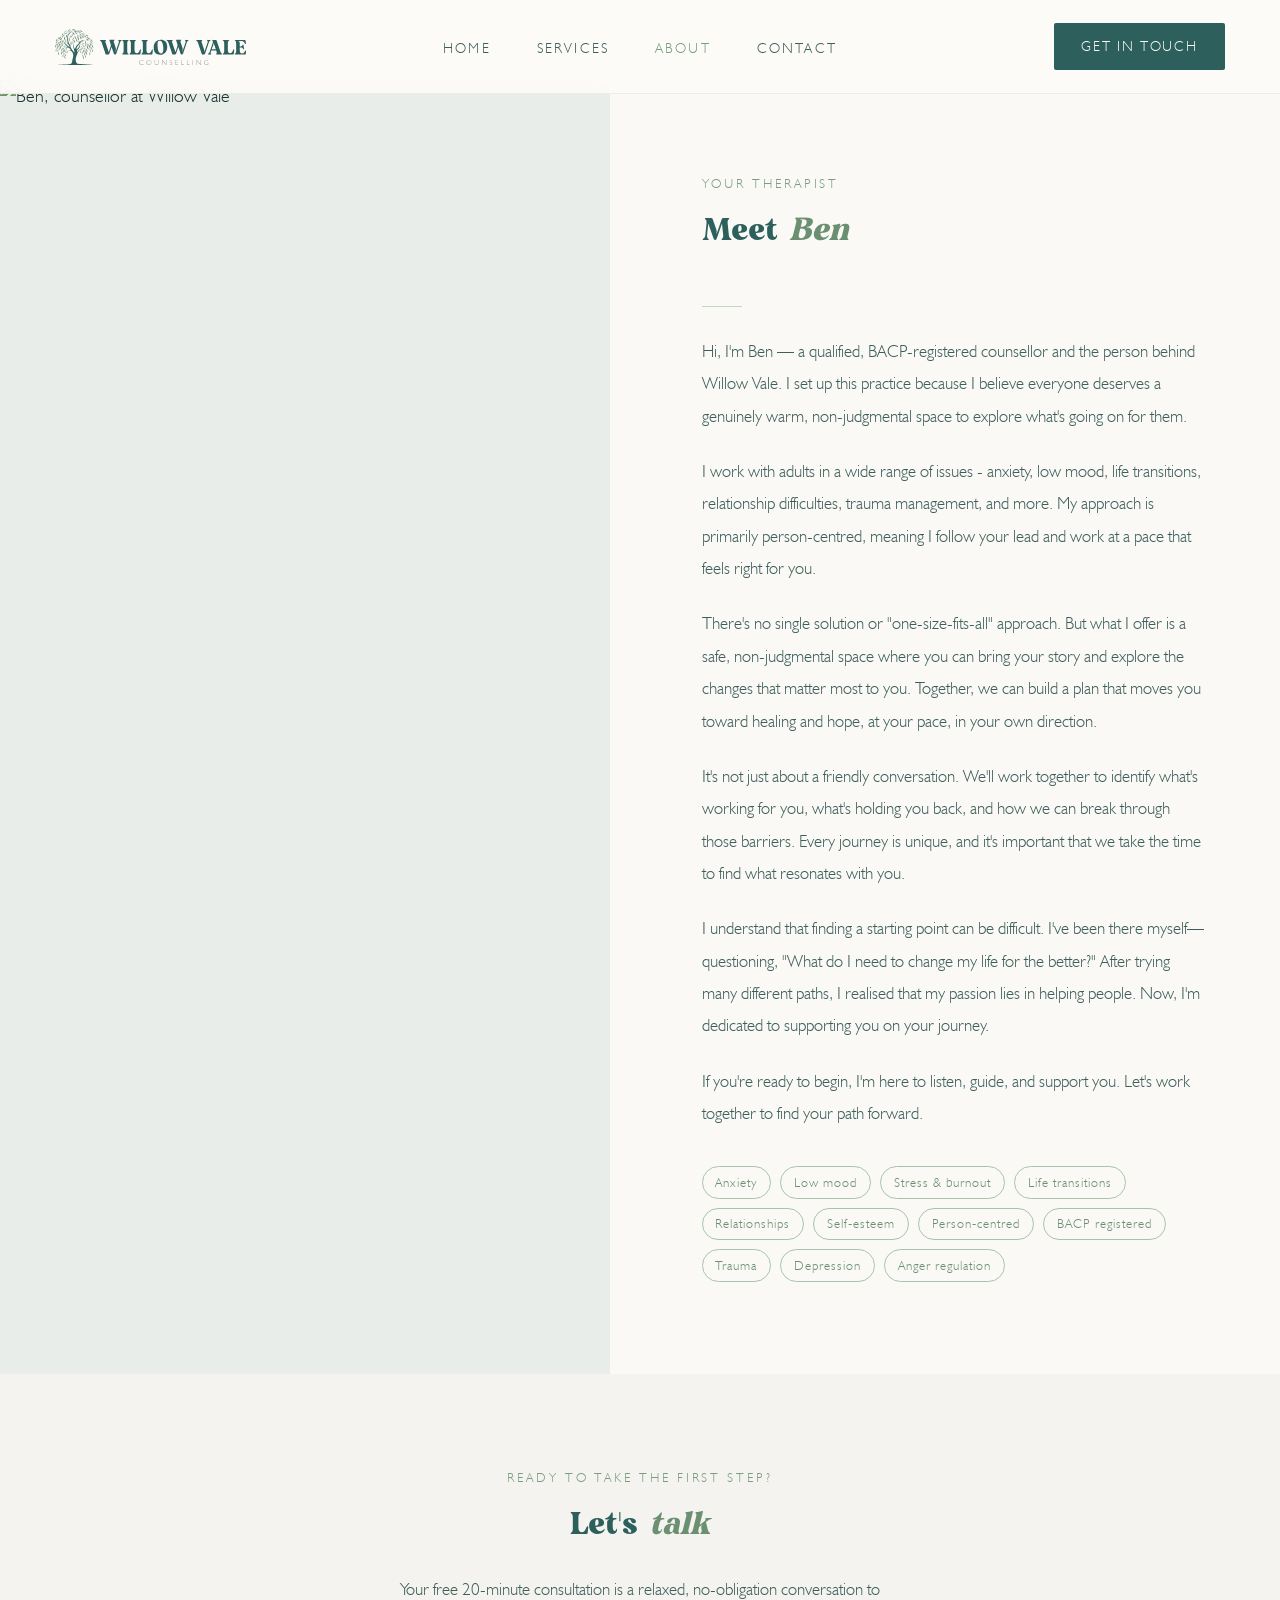
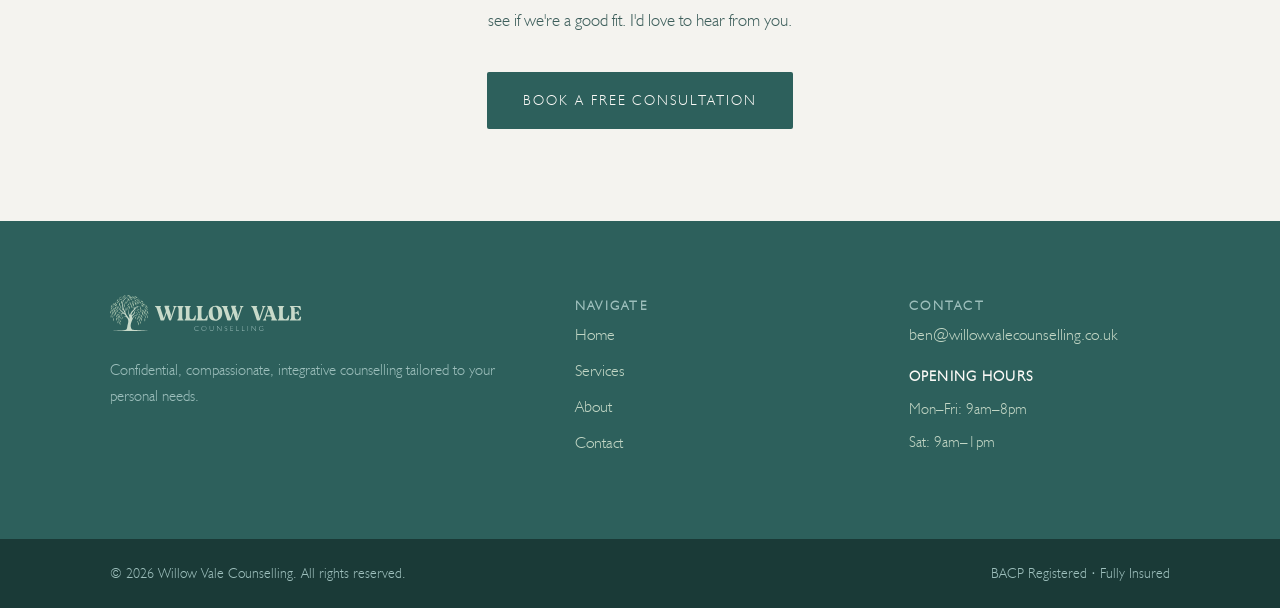
==== about.html @ dd009141 "Add files via upload" ====
<!DOCTYPE html>
<html lang="en">
<head>
<meta charset="UTF-8">
<meta name="viewport" content="width=device-width, initial-scale=1.0">
<title>About — Willow Vale Counselling</title>
<link rel="icon" type="image/svg+xml" href="[data-uri]">
<link rel="apple-touch-icon" href="[data-uri]">
<link rel="stylesheet" href="style.css">
</head>
<body>

<!-- ─── NAV ─────────────────────────────────── -->
<nav>
  <button class="nav-burger" id="nav-burger" onclick="toggleMenu()" aria-label="Menu">
    <span></span><span></span><span></span>
  </button>
  <a class="nav-logo" href="index.html" style="display:flex;align-items:center;">
    <span class="nav-logo-svg"><svg id="Layer_2" xmlns="http://www.w3.org/2000/svg" version="1.1" viewBox="0 0 338.8 63.8">
  <!-- Generator: Adobe Illustrator 30.1.0, SVG Export Plug-In . SVG Version: 2.1.1 Build 136)  -->
  <defs>
    <style>.st0 { fill: #f4f3ef; }
      .st1 { fill: #6b8f71; }
      .st2 { fill: #2d605c; }</style>
  </defs>
  <g>
    <path class="st2" d="M89.3,43.3l-6.7-19.7c-1-2.9-3-2.5-3-3.6s.3-.7.7-.7h9.5c.4,0,.7.3.7.6,0,.9-1.3.9-1.3,2.5s.2,1,.4,1.6l2.9,8.6,2.7,8h.2l2.9-8.6c.8-2.4.9-3.9,0-6.5l-1.8-5.1c-.2-.5,0-1.2.8-1.2h7.4c.4,0,.7.3.7.6,0,.9-1.4.9-1.4,2.5s.1.8.3,1.4l3.1,9c1,2.8.6,4.7-.5,7.9h.4l5.7-16.6c.2-.7.3-1.2.3-1.6,0-1.6-1.2-1.6-1.2-2.5s.3-.6.7-.6h4.9c.4,0,.7.3.7.7,0,1.1-2,.7-3,3.6l-6.7,19.7c-.4,1.2-.8,1.8-2.1,1.8h-.3c-1.2,0-1.7-.6-2.1-1.8l-3.9-11.2-3.9,11.2c-.4,1.2-.8,1.8-2.1,1.8h-3.2c-1.3,0-1.7-.6-2.1-1.8Z"/>
    <path class="st2" d="M119.1,44.4c0-1.2,2.5-.5,2.5-5.5v-13.3c0-5.1-2.5-4.3-2.5-5.5s.3-.7.7-.7h10c.4,0,.7.3.7.7,0,1.2-2.5.5-2.5,5.5v13.3c0,5.1,2.5,4.3,2.5,5.5s-.3.7-.7.7h-10c-.4,0-.7-.3-.7-.7Z"/>
    <path class="st2" d="M132,44.4c0-1.2,2.5-.5,2.5-5.5v-13.3c0-5.1-2.5-4.3-2.5-5.5s.3-.7.7-.7h10c.4,0,.7.3.7.7,0,1.2-2.5.5-2.5,5.5v12.1c0,3.6,1.4,5.4,4.1,5.4h0c2.9,0,4.2-3.5,5.3-6.1.3-.6.6-1,1.1-1s.8.4.8,1l-.7,7c0,.7-.6,1.1-1.2,1.1h-17.6c-.4,0-.7-.3-.7-.7h0Z"/>
    <path class="st2" d="M153.2,44.4c0-1.2,2.5-.5,2.5-5.5v-13.3c0-5.1-2.5-4.3-2.5-5.5s.3-.7.7-.7h10c.4,0,.7.3.7.7,0,1.2-2.5.5-2.5,5.5v12.1c0,3.6,1.4,5.4,4.1,5.4h0c2.9,0,4.2-3.5,5.3-6.1.3-.6.6-1,1.1-1s.8.4.8,1l-.7,7c0,.7-.6,1.1-1.2,1.1h-17.6c-.4,0-.7-.3-.7-.7h0Z"/>
    <path class="st2" d="M174.9,32.7c0-8.5,5.3-13.7,12.5-13.7s11.5,4.2,11.5,12.7-5.3,13.8-12.5,13.8-11.5-4.3-11.5-12.8ZM187.9,43.4c3.1,0,4.1-2.8,4.1-8.5s-1.5-13.9-5.8-13.9-4.4,2.5-4.4,8.3,1.3,14,6.1,14h0Z"/>
    <path class="st2" d="M207.5,43.3l-6.7-19.7c-1-2.9-3-2.5-3-3.6s.3-.7.7-.7h9.5c.4,0,.7.3.7.6,0,.9-1.3.9-1.3,2.5s.1,1,.4,1.6l2.9,8.6,2.7,8h.2l2.9-8.6c.8-2.4.9-3.9,0-6.5l-1.8-5.1c-.1-.5,0-1.2.9-1.2h7.4c.4,0,.7.3.7.6,0,.9-1.4.9-1.4,2.5s.1.8.3,1.4l3.1,9c1,2.8.6,4.7-.5,7.9h.4l5.7-16.6c.2-.7.3-1.2.3-1.6,0-1.6-1.2-1.6-1.2-2.5s.3-.6.7-.6h4.9c.4,0,.7.3.7.7,0,1.1-2,.7-3,3.6l-6.7,19.7c-.4,1.2-.9,1.8-2.1,1.8h-.3c-1.2,0-1.6-.6-2.1-1.8l-3.9-11.2-3.9,11.2c-.4,1.2-.9,1.8-2.1,1.8h-3.2c-1.3,0-1.7-.6-2.1-1.8h0Z"/>
    <path class="st2" d="M259.8,43.3l-6.7-19.6c-1-2.9-3-2.6-3-3.7s.3-.7.7-.7h9.5c.4,0,.7.3.7.6,0,.9-1.2.9-1.2,2.5s0,.8.2,1.4l4.1,12.1c.7,2,.8,3.2.2,5h.4l5.7-16.9c.2-.7.3-1.2.3-1.6,0-1.6-1.2-1.6-1.2-2.5s.3-.6.7-.6h4.9c.4,0,.7.3.7.7,0,1.1-2,.7-3,3.6l-6.7,19.7c-.4,1.2-.9,1.8-2.1,1.8h-2.1c-1.3,0-1.7-.6-2.1-1.8h0Z"/>
    <path class="st2" d="M271,44.4c0-1.1,1.8-.8,3-3.7l5.3-15.5c1.6-4.8-.9-4-.9-5.2s.4-.7.9-.7h5.3c1.3,0,1.7.6,2.1,1.8l6.7,19.6c1.2,2.9,3,2.7,3,3.7s-.3.7-.7.7h-9.5c-.4,0-.7-.3-.7-.6,0-.9,1.2-.9,1.2-2.5s0-.9-.3-1.5l-.9-2.4h-8.5l-.8,2.4c-.2.6-.3,1.1-.3,1.5,0,1.7,1.2,1.7,1.2,2.5s-.3.6-.7.6h-4.9c-.4,0-.7-.3-.7-.7h0ZM285,36l-3.9-11.3h-.4c.1.4.2.9.2,1.3,0,1-.3,2-.8,3.4l-2.3,6.7h7.1Z"/>
    <path class="st2" d="M297.4,44.4c0-1.2,2.5-.5,2.5-5.5v-13.3c0-5.1-2.5-4.3-2.5-5.5s.3-.7.7-.7h10c.4,0,.7.3.7.7,0,1.2-2.5.5-2.5,5.5v12.1c0,3.6,1.4,5.4,4.1,5.4h0c2.9,0,4.2-3.5,5.3-6.1.3-.6.5-1,1.1-1s.8.4.8,1l-.7,7c0,.7-.5,1.1-1.2,1.1h-17.6c-.4,0-.7-.3-.7-.7h0Z"/>
    <path class="st2" d="M318.6,44.4c0-1.2,2.5-.5,2.5-5.5v-13.3c0-5.1-2.5-4.3-2.5-5.5s.3-.7.7-.7h17.2c.7,0,1.1.4,1.2,1.1l.7,5.2c0,.6-.2,1-.8,1s-.7-.3-1.1-1c-1.3-2.5-2.4-4.3-5.3-4.3h-6.6v.4c2.5,0,2.8.7,2.8,4.9v4.1h2.1c1.6,0,2.2-.9,2.5-1.7.4-1,.5-1.6,1.2-1.6s.8.4.9,1l.9,6.3c0,.6-.1,1-.7,1s-.9-.3-1.2-1c-.8-1.4-1.8-1.9-3.6-1.9h-2.1v3.8c0,3.9.7,6.5,4.1,6.5h0c2.9,0,3.9-1.8,5.3-4.3.3-.6.5-.9,1.1-.9s.8.4.8,1l-.7,5.2c0,.7-.5,1.1-1.2,1.1h-17.6c-.4,0-.7-.3-.7-.7h0Z"/>
  </g>
  <g>
    <path class="st1" d="M157,63c-.5.2-1,.4-1.5.6-.5.1-1,.2-1.5.2s-.9,0-1.4-.2-.9-.3-1.2-.6c-.6-.4-1.1-.9-1.4-1.6-.2-.3-.3-.7-.4-1s-.1-.7-.1-1.1c0-.6.1-1.1.3-1.7s.5-1,1-1.4c.4-.4.9-.8,1.5-1,.6-.2,1.1-.3,1.8-.3s.9,0,1.4.2,1,.3,1.5.6v.7c-.6-.3-1.1-.5-1.6-.7-.5-.2-.9-.2-1.4-.2s-.8,0-1.1.2c-.4.1-.7.3-1,.5-.5.3-.9.8-1.2,1.3-.3.5-.4,1.2-.4,1.8s0,1,.3,1.4.4.9.8,1.2.8.6,1.2.8c.5.2,1,.3,1.5.3s.9,0,1.4-.2c.5-.1,1-.4,1.6-.7v.7h0Z"/>
    <path class="st1" d="M162.1,59.3c0-.6.1-1.1.3-1.7s.6-1,1-1.4c.4-.4.9-.7,1.4-1,.5-.2,1.1-.3,1.7-.3s1.2.1,1.7.3c.5.2,1,.5,1.4,1,.4.4.7.9,1,1.4s.3,1.1.3,1.7,0,.9-.2,1.3c-.1.4-.3.8-.6,1.2-.4.6-.9,1.1-1.6,1.4-.6.3-1.3.5-2.1.5s-1.2-.1-1.7-.3c-.5-.2-1-.5-1.4-1-.4-.4-.7-.9-1-1.4-.2-.5-.3-1.1-.3-1.7h0ZM162.9,59.4c0,.5,0,1,.3,1.4s.4.9.8,1.2c.3.3.7.6,1.2.8.5.2.9.3,1.4.3s1,0,1.4-.3.9-.5,1.2-.8c.4-.3.6-.8.8-1.2s.3-1,.3-1.5,0-1-.3-1.4c-.2-.5-.4-.8-.8-1.2s-.8-.6-1.2-.8c-.4-.2-.9-.3-1.4-.3s-.9,0-1.4.3c-.5.2-.9.5-1.2.8s-.6.8-.8,1.2c-.2.5-.3.9-.3,1.4h0Z"/>
    <path class="st1" d="M177.3,60.1c0,.9.2,1.6.8,2.2s1.2.8,2,.8,1.5-.3,2-.8.8-1.2.8-2.2v-5h.7v4.9c0,1.1-.3,2-.9,2.7-.6.7-1.5,1-2.6,1s-1.9-.3-2.5-1c-.6-.7-.9-1.6-.9-2.7v-4.9h.7v5h0Z"/>
    <path class="st1" d="M189.8,63.6v-8.5h.7l6.2,7.4v-7.4h.7v8.5h-.6l-6.3-7.5v7.5h-.7Z"/>
    <path class="st1" d="M207.5,56.3c-.4-.2-.7-.4-1-.5-.2,0-.3,0-.5-.1-.1,0-.3,0-.5,0-.5,0-.9.2-1.2.5s-.5.7-.5,1.1.1.7.3.9c.2.2.7.5,1.4.8h.2c.8.4,1.3.7,1.6,1,.2.2.3.4.4.7s.1.5.1.8c0,.7-.2,1.2-.7,1.7s-1.1.7-1.8.7-.7,0-1.1-.2c-.4-.1-.7-.3-1.1-.6v-.8c.4.3.8.5,1.1.7.4.2.7.2,1,.2.6,0,1-.2,1.3-.5.3-.3.5-.7.5-1.2s-.1-.7-.3-.9-.7-.5-1.5-.9c-.8-.3-1.3-.7-1.6-1s-.4-.8-.4-1.3.2-1.2.7-1.6c.4-.4,1.1-.6,1.8-.6s.7,0,1,.1.6.2.9.4v.8h0Z"/>
    <path class="st1" d="M213.4,63.6v-8.5h4.6v.5h-3.9v3.4h3.8v.5h-3.8v3.5h4v.6h-4.7,0Z"/>
    <path class="st1" d="M223.8,63.6v-8.5h.7v7.9h4v.6h-4.7Z"/>
    <path class="st1" d="M233.9,63.6v-8.5h.7v7.9h4v.6h-4.7Z"/>
    <path class="st1" d="M243.9,63.6v-8.5h.7v8.5h-.7Z"/>
    <path class="st1" d="M250.9,63.6v-8.5h.7l6.2,7.4v-7.4h.7v8.5h-.6l-6.3-7.5v7.5h-.7,0Z"/>
    <path class="st1" d="M271.7,63c-.5.3-1,.5-1.5.6-.5.1-1,.2-1.5.2s-1,0-1.4-.2-.9-.3-1.2-.6c-.6-.4-1.1-.9-1.5-1.6-.2-.3-.3-.7-.4-1s-.1-.7-.1-1.1c0-.6.1-1.1.3-1.7s.5-1,1-1.4c.4-.4.9-.8,1.5-1,.5-.2,1.1-.3,1.8-.3s1,0,1.4.2,1,.3,1.5.6v.7c-.6-.3-1.1-.5-1.6-.7-.5-.2-1-.2-1.4-.2s-.8,0-1.1.2c-.4.1-.7.3-1,.5-.5.3-.9.8-1.2,1.3s-.4,1.2-.4,1.8,0,1,.3,1.4.5.9.8,1.2.8.6,1.2.8c.5.2,1,.3,1.5.3s.7,0,1.1-.1.8-.2,1.2-.4v-2.3h-1.8v-.6h2.5v3.3h0Z"/>
  </g>
  <g>
    <g>
      <path class="st0" d="M34.2,1.1c.8-.7,1.3-1,1.3-1-4.2-.7-5.7,2.4-5.7,2.4,0,0,.5-.2,1.5-.3,1,0,2.1-.4,2.9-1.1Z"/>
      <path class="st0" d="M12.1,15.3s.4-.4,1.8-1.5c1.4-1.1,2.1-3.2,4-4.1,0,0-4.9.5-5.8,5.6Z"/>
      <path class="st0" d="M8.6,17.3c1.4-1.4,1.9-3.7,3.2-4.6,0,0-4.7,1.1-4.7,6.5,0,0,0-.4,1.5-1.9Z"/>
      <path class="st0" d="M11.9,17.6c.4-.9.4-1.3.6-1.9,0,0-3.3,1.2-4.2,4.8,0,0,.6-.3,1.7-.8,1.1-.5,1.5-1.2,1.9-2.1h0Z"/>
      <path class="st0" d="M9.8,21.6c-1.5,1.3-2.4,2.6-2.8,4.7,0,0,.9-.9,2.6-2.1,1.8-1.3,1.7-3.1,3.1-5.1,0,0-1.6,1.3-3,2.6Z"/>
      <path class="st0" d="M5.4,22.3c.7-1,.5-2.3.7-3.5,0,0-2,1-1.5,4.8,0,0,0-.4.8-1.3Z"/>
      <path class="st0" d="M4.2,17s-.6.6-1.5,1.6c-.9,1-1.2,2.3-1.3,3.5,0,0,.3-.2,1.2-.9s1.4-2.3,1.6-4.3h0Z"/>
      <path class="st0" d="M6,17.4c.7-.8.9-2.2,1.7-3.4,0,0-3,1.2-2.8,4.7,0,0,.3-.5,1.1-1.3Z"/>
      <path class="st0" d="M1.5,26.3s.8-.9,1.4-1.5.3-2.4.7-3.4c0,0-1,1-1.6,2s-.5,2.9-.5,2.9h0Z"/>
      <path class="st0" d="M3.5,25.8s-1.3,1.1-2.3,2.7S0,32.2,0,33.7c0,0,.7-.9,1.7-2.5,1-1.5,1-3.6,1.7-5.4h0Z"/>
      <path class="st0" d="M5,25.1c-.7,1.1-1.2,2.8-1.2,4.8,0,0,.6-.5,1.6-2s1.3-3,1.5-5.2c0,0-1.2,1.3-1.9,2.5Z"/>
      <path class="st0" d="M14.4,23c0-1.2-.6-2.4-.5-3.6,0,0-1,1.3-.8,3.6s.4,2.6.2,3.2c0,0,1.2-2.1,1.2-3.3Z"/>
      <path class="st0" d="M10.7,25.3c-.6,1.1-.7,1.8-.9,3.5,0,0,.7-.6,1.6-1.8.8-1.3.1-2.4.4-3.7,0,0-.5.8-1,2Z"/>
      <path class="st0" d="M8,30c.5-1.2.9-3.5,1.4-4.5,0,0-2.4,1.2-3.1,4.3-.7,3.2-.6,3.8-.6,3.8,0,0,1.9-2.5,2.4-3.7h0Z"/>
      <path class="st0" d="M9.1,32.3c-.2,2.2,0,3.3,0,3.3,0,0,.8-1.2,1.5-2.5.7-1.2.7-3.5,1-5.1,0,0-2.3,2.1-2.5,4.3h0Z"/>
      <path class="st0" d="M7.1,35.3c0,1.8.2,2.5.2,2.5,0,0,.7-1.5.8-2.5s0-2,.2-2.6c0,0-1.3.8-1.2,2.6Z"/>
      <path class="st0" d="M3.6,31.9c-.7,1.3-.6,3.1-.2,4.7,0,0,.3-1.1,1-2.2.6-1.2.5-4.2.9-5.1,0,0-1.1,1.4-1.8,2.7Z"/>
      <path class="st0" d="M2.2,34.5s-.4.9-.8,2.4c-.4,1.5,0,2.6.2,3.6,0,0,.8-1.4.9-2.4,0-1-.5-2.6-.4-3.6Z"/>
      <path class="st0" d="M5.8,35.2s-.5,1-1,2.1-.2,2.2,0,3.5c0,0,.4-1,.8-1.9s0-3.1.2-3.7Z"/>
      <path class="st0" d="M6.4,40s-1.2,2.2-.8,4.1c.4,1.9.9,2.3.9,2.3,0,0,0-1.1.3-2.3s-.6-3.2-.5-4.1h0Z"/>
      <path class="st0" d="M12.4,31.2s0-.4.8-1.4,1-1.5,1.4-2.6c.4-1.1.2-.9.8-1.4,0,0-3.5.7-2.9,5.4h0Z"/>
      <path class="st0" d="M17.9,32.9s0-.2.9-.5c.9-.3,1.5-1.1,1.7-1.2,0,0-2.4-.2-2.6,1.7Z"/>
      <path class="st0" d="M14.4,36.2c.2-.6,1.4-1,2-2.3.6-1.4.9-1.7.9-1.7-2.9.9-2.9,4-2.9,4h0Z"/>
      <path class="st0" d="M12.1,38.5c.9-.9,1.6-3.2,2.1-5.2,0,0-1.8,1.2-2.5,2.6s-.6,3-.9,3.9c0,0,.3-.5,1.2-1.3h0Z"/>
      <path class="st0" d="M16.7,30.1c-1.4.5-2.3,1.7-2.3,1.7,0,0,.7-.2,2-.2,1.3,0,1.9-1.3,3.1-1.7,0,0-1.4-.2-2.7.2h0Z"/>
      <path class="st0" d="M16.1,36s-3.5,2.4-2.4,7.1c0,0,.1-.5.8-1.6.7-1.1.7-1.7,1-3.3s.6-2.2.6-2.2h0Z"/>
      <path class="st0" d="M11.4,45.8s.4-.9.8-1.9c.4-1,.4-1.7.4-2.8s0-1.8,0-1.8c0,0-1.2,1.4-1.5,2.8-.3,1.4.1,3,.3,3.8Z"/>
      <path class="st0" d="M17.3,41.6s0-.5.3-2.2c.3-1.6-.2-3.1.4-4.2,0,0-3.1,2.8-.6,6.4h0Z"/>
      <path class="st0" d="M20.3,42c0-1.2-1.5-2.7-1.7-4.1,0,0-.4,2,.1,3.4s1.8,2.2,1.8,2.2c0,0,0-.3-.2-1.4Z"/>
      <path class="st0" d="M16.6,44.9c.4-1-.6-3.3-.7-4.2,0,0-.2.6-.6,2-.4,1.4.4,3,.6,4.1,0,0,.2-.9.7-1.9Z"/>
      <path class="st0" d="M13.7,50.6s.2-.6.8-1.4.1-3.1.2-4c0,0-2.2,2.3-1,5.4h0Z"/>
      <path class="st0" d="M17.1,46.7s-1.8,3.2,1.3,6.4c0,0-.1-.7,0-1.7s-1.2-3.3-1.3-4.6Z"/>
      <path class="st0" d="M19.6,48.3s0-.7-.1-1.4-1.3-1.9-1.5-2.4c0,0,0,.9,0,1.8,0,1,1.1,1.5,1.5,2.1Z"/>
      <path class="st0" d="M23.8,37.7s-2.9,1.1-1.4,5c0,0,.2-.5.6-1.3.4-.8,0-2.9.7-3.7Z"/>
      <path class="st0" d="M20.7,34.5s-.5,1,.6,2.5c0,0,0-.2.2-.9.2-.7-.2-1.1-.8-1.6h0Z"/>
      <path class="st0" d="M19.2,17.5s-.1.3-.5,2-.5,3.6.7,5.3c0,0,0-1.2.4-2.4s-.5-3.3-.6-5Z"/>
      <path class="st0" d="M16.1,17.6c.5,1.8.7,2,.9,2.5,0,0,.7-2.3.7-3.9s-.4-2.4-.5-2.9c0,0-1.7,2.4-1.1,4.2Z"/>
      <path class="st0" d="M19.5,13.1c-.3,2.4,0,3.3,0,3.3,0,0,.4-.9,1.2-2.1.8-1.2.8-4.3,1.5-5.4,0,0-2.5,1.9-2.8,4.3Z"/>
      <path class="st0" d="M54,14.5c1.5.9,2,1.3,2,1.3-1.5-4.9-6.4-4.8-6.4-4.8,2,.6,2.9,2.7,4.5,3.5h0Z"/>
      <path class="st0" d="M60.9,20.1c0-5.4-4.7-6.5-4.7-6.5,1.2.9,1.8,3.2,3.2,4.6s1.5,1.9,1.5,1.9Z"/>
      <path class="st0" d="M55.4,16.6c.3.5.3,1,.6,1.9s.8,1.6,1.9,2.1,1.7.8,1.7.8c-.9-3.6-4.2-4.8-4.2-4.8h0Z"/>
      <path class="st0" d="M61.8,19.7c.2,1.2,0,2.5.7,3.5s.8,1.3.8,1.3c.5-3.7-1.5-4.8-1.5-4.8Z"/>
      <path class="st0" d="M65.3,22.1c.9.7,1.2.9,1.2.9,0-1.2-.4-2.5-1.3-3.5s-1.5-1.6-1.5-1.6c.2,2,.8,3.6,1.6,4.3h0Z"/>
      <path class="st0" d="M63,19.6c.2-3.5-2.8-4.7-2.8-4.7.9,1.2,1,2.6,1.7,3.4s1.1,1.3,1.1,1.3Z"/>
      <path class="st0" d="M65.1,25.7c.7.6,1.4,1.5,1.4,1.5,0,0,0-1.9-.5-2.9-.6-1-1.6-2-1.6-2,.3.9,0,2.7.7,3.4h0Z"/>
      <path class="st0" d="M66.8,29.4c-1.1-1.6-2.3-2.7-2.3-2.7.7,1.8.7,3.8,1.7,5.4,1.1,1.5,1.7,2.5,1.7,2.5,0-1.5,0-3.5-1.1-5.1Z"/>
      <path class="st0" d="M64.2,30.8c0-2-.5-3.7-1.2-4.8-.7-1.1-1.9-2.5-1.9-2.5.2,2.2.5,3.7,1.5,5.2s1.6,2,1.6,2Z"/>
      <path class="st0" d="M54.1,20.2c0,1.2-.5,2.4-.5,3.6,0,1.2,1.2,3.3,1.2,3.3-.2-.7,0-1,.2-3.2.2-2.3-.8-3.6-.8-3.6Z"/>
      <path class="st0" d="M56.6,27.9c.8,1.3,1.5,1.8,1.5,1.8-.2-1.8-.3-2.4-.9-3.5-.5-1.1-1-2-1-2,.3,1.3-.4,2.4.4,3.7Z"/>
      <path class="st0" d="M62.3,34.5s0-.7-.6-3.8c-.7-3.1-3.1-4.3-3.1-4.3.4,1,.8,3.3,1.4,4.5.5,1.2,2.4,3.7,2.4,3.7h0Z"/>
      <path class="st0" d="M56.3,28.9c.3,1.6.3,3.9,1,5.1s1.5,2.5,1.5,2.5c0,0,.2-1.1,0-3.3-.2-2.2-2.5-4.3-2.5-4.3h0Z"/>
      <path class="st0" d="M59.7,33.5c.2.6,0,1.6.2,2.6s.8,2.5.8,2.5c0,0,0-.7.2-2.5,0-1.8-1.2-2.6-1.2-2.6Z"/>
      <path class="st0" d="M62.6,30.1c.5,1,.3,4,1,5.1s1,2.2,1,2.2c.4-1.6.6-3.4-.2-4.7-.7-1.3-1.8-2.7-1.8-2.7Z"/>
      <path class="st0" d="M65.8,35.4c.2,1-.4,2.6-.3,3.6,0,1,.9,2.4.9,2.4.2-.9.6-2,.2-3.6-.3-1.5-.8-2.4-.8-2.4Z"/>
      <path class="st0" d="M62.1,36.1c.2.5-.2,2.8.2,3.7.4.9.8,1.9.8,1.9.2-1.2.5-2.3,0-3.5s-1-2.1-1-2.1Z"/>
      <path class="st0" d="M61.1,44.9c.2,1.2.3,2.3.3,2.3,0,0,.5-.4,1-2.3.4-1.9-.8-4.1-.8-4.1.1.9-.7,2.9-.5,4.1h0Z"/>
      <path class="st0" d="M55.5,32.1c.6-4.7-2.9-5.4-2.9-5.4.5.6.4.4.8,1.4s.6,1.6,1.4,2.6.8,1.4.8,1.4h0Z"/>
      <path class="st0" d="M49.1,33.4c.9-.3,1-.2,1-.2-1.5-1.3-3.1.5-3.1.5.3,0,1.2.1,2.1-.2h0Z"/>
      <path class="st0" d="M54,37.2s0-3.1-2.8-4c0,0,.3.3.9,1.7.6,1.4,1.8,1.7,2,2.3h0Z"/>
      <path class="st0" d="M54.3,34.7c.6,1.9,1.2,4.3,2.1,5.2s1.2,1.3,1.2,1.3c-.2-.9-.2-2.5-.8-3.9-.7-1.4-2.5-2.6-2.5-2.6h0Z"/>
      <path class="st0" d="M51.8,30.8c-1.4-.5-2.7-.2-2.7-.2,1.1.4,1.8,1.6,3.1,1.7,1.3,0,2,.2,2,.2,0,0-1-1.2-2.3-1.7h0Z"/>
      <path class="st0" d="M51.8,36.9s.3.7.6,2.2c.3,1.5.3,2.2,1,3.3.7,1.1.8,1.6.8,1.6,1.2-4.7-2.4-7.1-2.4-7.1h0Z"/>
      <path class="st0" d="M55.3,40.1s0,.7,0,1.8c0,1.2,0,1.8.4,2.8s.8,1.9.8,1.9c.2-.8.6-2.3.3-3.8s-1.5-2.8-1.5-2.8Z"/>
      <path class="st0" d="M50,36.1c.6,1.2.1,2.6.4,4.2s.3,2.2.3,2.2c2.5-3.6-.7-6.4-.7-6.4h0Z"/>
      <path class="st0" d="M49.4,38.8c-.2,1.4-1.7,3-1.7,4.1,0,1.2-.2,1.4-.2,1.4,0,0,1.3-.7,1.8-2.2.5-1.5.1-3.4.1-3.4Z"/>
      <path class="st0" d="M52.6,43.5c-.4-1.4-.5-2-.5-2,0,.9-1.1,3.2-.7,4.2s.7,1.9.7,1.9c.2-1.2.9-2.7.5-4.1Z"/>
      <path class="st0" d="M53.5,50.1c.6.8.8,1.4.8,1.4,1.2-3.1-1-5.4-1-5.4.1,1-.3,3.2.2,4h0Z"/>
      <path class="st0" d="M50.9,47.6c-.1,1.3-1.4,3.6-1.3,4.6.1,1,0,1.7,0,1.7,3.1-3.2,1.3-6.4,1.3-6.4Z"/>
      <path class="st0" d="M49.8,47.1c0-1,0-1.8,0-1.8-.2.5-1.4,1.7-1.5,2.4s0,1.4,0,1.4c.4-.6,1.4-1.1,1.5-2.1Z"/>
      <path class="st0" d="M44.9,41.7c.4.8.6,1.3.6,1.3,1.5-3.9-1.4-5-1.4-5,.7.8.3,2.9.7,3.7Z"/>
      <path class="st0" d="M47.4,35.9c-.5.5-1,.9-.8,1.6.2.7.2.9.2.9,1.1-1.5.6-2.5.6-2.5h0Z"/>
      <path class="st0" d="M25.6,22.4s.2-1.6.5-3.1c.2-1.4-.9-3.8-1-5.7,0,0,0,.4-.5,2.4-.5,2,.2,4.5,1.1,6.4h0Z"/>
      <path class="st0" d="M29.7,28s1.1-2.1,1.2-3.4-.3-2.3-.3-3.4c0,0-1.1,1.6-1.3,3.4-.2,1.8.3,2.5.4,3.5h0Z"/>
      <path class="st0" d="M35.5,22c-.2-1.2-.4-2.3-.4-2.8,0,0-.9,1.7-1,2.8s.5,2.7.7,3.4c0,0,.9-2.1.7-3.4Z"/>
      <path class="st0" d="M39.2,19.9c.2-1.6-.7-3.6-.8-3.9,0,0,0,.9-.5,2.6s0,3.3-.1,4.3c0,0,1.3-1.4,1.5-3h0Z"/>
      <path class="st0" d="M40.3,23.1c.5,1.1.8,1.1.9,1.9,0,0,.4-1.8.2-2.8s-.9-1.5-1-2c0,0-.5,1.8,0,2.8h0Z"/>
      <path class="st0" d="M32.4,16c-.8.8-1.6,2.2-2.1,3.7,0,0,1.7-.8,2.6-1.9s.6-2.6,1-3.2c0,0-.6.6-1.4,1.4h0Z"/>
      <path class="st0" d="M31.6,23h0s0,0,0,0Z"/>
      <path class="st0" d="M32.3,22.1c.8-.7.9-1,1.2-1.9s.2-1,.4-1.2c0,0,0,0,0,0-.4.2-2.3,1.2-2.2,3.9,0,0,0-.2.8-.8h0Z"/>
      <path class="st0" d="M41.8,15.7c-1.2-2.5-3.4-3.9-3.4-3.9,0,0,.8,1.5,1.6,4.2.9,2.8,2.1,3.8,2.5,4.8,0,0,.5-2.6-.7-5.1Z"/>
      <path class="st0" d="M46.6,18.8s.3-2.4-.7-4.5c-1-2-1.8-2.2-2.5-3.4,0,0,.3,1.6.8,3.7.5,2.1,2,3.4,2.4,4.2Z"/>
      <path class="st0" d="M50.7,13.4c-.6-1.1-3.2-2.4-3.7-2.9,0,0,.3.3.9,1.9s2,2.4,3.9,3c0,0-.6-.9-1.2-2h0Z"/>
      <path class="st0" d="M36.6,15c-.2-1.8-1.6-3.3-1.7-4,0,0,.1.5,0,2.3-.1,1.9.4,3.1,1.7,5.2,0,0,.2-1.8,0-3.6Z"/>
      <path class="st0" d="M33.9,7.8c-.8-1.8-3.8-2.2-3.8-2.2,0,0,1,.5,1.8,2.2s2.2,2.8,2.4,3.4c0,0,.5-1.6-.4-3.4h0Z"/>
      <path class="st0" d="M49.5,16.8s-.3-1.2-1.1-2.1c-.8-.9-1.5-1.1-1.9-1.5,0,0,.2.6.7,1.7s1.7,1.2,2.3,1.9Z"/>
      <path class="st0" d="M30.9,11.9c.3-1.1-.2-3.4-.4-4.5,0,0-.1.5-.5,2.2-.4,1.7.4,3.1.5,4,0,0,.2-.6.4-1.7Z"/>
      <path class="st0" d="M13.6,10.2c.9-1.2.8-2.8.8-2.8,0,0-1.1.7-1.7,1.6-.6.9-.6,2.7-.6,2.7,0,0,.5-.3,1.4-1.5h0Z"/>
      <path class="st0" d="M16.9,6.7c.2-.8.9-1.1.9-1.1-2.4.3-2.4,2.5-2.4,2.5,0,0,1.3-.6,1.5-1.3h0Z"/>
      <path class="st0" d="M26.3,13.7c0,1.6.5,1.5.6,2.4,0,0,.4-.9.5-2.1s0-2.4.4-3.1c0,0-1.5,1.2-1.4,2.8Z"/>
      <path class="st0" d="M17,8.8c1.8-.3,2.5-.3,3.5-.9.7-.4,2.4-.7,2.4-.7-4.8-1.2-7.3,1.9-7.5,2.1,0,0,.3-.3,1.6-.5h0Z"/>
      <path class="st0" d="M15.3,9.3h0s0,0,0,0Z"/>
      <path class="st0" d="M27.6,1c-1.5,0-2.9,0-4.1,1-1.2,1.1-1.7,1.4-1.7,1.4,1.2-.5,2.3-.2,3.9-1.1s2-1.3,2-1.3Z"/>
      <path class="st0" d="M19.2,4.3c.7-.5,1.4-1,1.4-1-1.6-.2-2.6.3-3.1.7s-1,.8-1,.8c1,.1,2,0,2.7-.6h0Z"/>
      <path class="st0" d="M32.1,3s.6,0,2,.3c1.4.3,2.9-.5,3.7-.6,0,0-.9-.3-1.6-.5s-2.5-.2-4.2.8h0Z"/>
      <path class="st0" d="M45.1,4.1c1.5,1.3,2.8,1.3,3.7,1.3,0,0-.5-.6-1.4-1.5-.9-.9-2.6-1.5-4.7-1.5,0,0,1,.4,2.4,1.8Z"/>
      <path class="st0" d="M44.3,4.7s-.6-.4-1.7-1.2c-1.1-.8-2.3-1.1-4.1-1,0,0,.6.5,1.8,1.4,1.3.9,2.3.8,4,.8Z"/>
      <path class="st0" d="M36.3,4.2c-1.8.3-2.8.5-2.8.5.5,0,1.7.6,3.9,1s4,0,4,0c-2.2-1.4-3.3-1.8-5.1-1.5Z"/>
      <path class="st0" d="M28.8,10.9s-.7,1.5-.4,2.9c.3,1.3.8,1.1,1.2,1.9,0,0,0-1.4-.2-2.7-.3-1.2-.6-1.3-.6-2.1Z"/>
      <path class="st0" d="M39.7,9.2s-2.5-3.4-6.3-3.3c0,0,2,.7,3.4,2.2s2.2.9,3,1Z"/>
      <path class="st0" d="M44.1,9.9c.8,1.2,1.5,2,2.8,2.8,0,0,0-3.7-4.2-4.6,0,0,.6.5,1.4,1.8h0Z"/>
      <path class="st0" d="M48.5,28.5c.9.7,1.5.8,3.1.7,0,0-2-2.7-4.9-1.4,0,0,.9,0,1.8.7Z"/>
      <path class="st0" d="M46.6,7s-2.4-1.6-5.5-.3c0,0,1.1.2,2,.6.9.3,2.7-.3,3.5-.2h0Z"/>
      <path class="st0" d="M48,9.1c1.5.8,3.7.4,5.3,1.7,0,0-1.2-1.5-2.5-2.1-1.3-.7-3-.5-4.8-.7,0,0,.5.4,1.9,1.2Z"/>
      <path class="st0" d="M55.5,11.5c1.3,1.3,2.5,1.2,3.7,2.3,0,0-1.1-2.2-2.1-3-1-.8-2.3-1-3.5-1.6,0,0,.6,1.1,1.9,2.3h0Z"/>
      <path class="st0" d="M22.2,4.7c-1.5.2-2.4,1.5-2.4,1.5.6-.4,1.8-.5,3.5-.5,1.6,0,2.7-.6,2.7-.6-1.2.3-2.2-.7-3.7-.4Z"/>
      <path class="st0" d="M22.9,27.4s-.1-.8-.2-2c0-1.1-1.3-2-1.4-2.7,0,0-.4,1.4,0,2.7.4,1.3,1.5,2,1.5,2Z"/>
      <path class="st0" d="M49.6,21.7s-1.9.5-2.7,2c0,0,0-.1,1.2-.2,1.2,0,1.1-1.5,1.5-1.8h0Z"/>
      <path class="st0" d="M49.4,25.7c1.2.3,2-.4,3.3.2,0,0-2.6-2.6-5.2-.1,0,0,.7-.4,1.9-.1Z"/>
      <path class="st0" d="M46.1,30.8c-.7.6-.6,1.7-.6,1.7,0,0,1,0,1.4-1,.4-1,.2-2,.2-2-.1.4-.4.7-1.1,1.3h0Z"/>
      <path class="st0" d="M51,7.6c.9.8,1.6.4,3,.9,0,0-2.1-2.9-5.3-1.7,0,0,1.4,0,2.3.8Z"/>
      <path class="st0" d="M42,13.9s.2-1.2-.5-2.5c-.6-1-1.2-.6-2.7-.9,0,0,2.4,1.5,3.2,3.4Z"/>
      <path class="st0" d="M26.5,4.2c1.2-.1,1.7-.6,2.7-.8,0,0-1.5-.7-2.6-.4-1.1.2-1.7.9-2.4,1,0,0,1.1.4,2.3.3h0Z"/>
    </g>
    <path class="st2" d="M67.9,63.8s-13.9-1-21.1-1.6c-2.9-.4-5.6-.7-6.8-.8-.5,0-.9-.2-1.2-.5h0c-.2-.2-.4-.4-.6-.7-.7-1.3-1.5-3.4-1.6-5.7,0-4,2.1-9,4.9-14.5s9.5-5.2,9.5-5.2c-8.2-2.1-12.2,7.5-12.2,7.5,0,0,.2-1.2.3-3.7.2-2.6,4.8-3.4,5-8.4.1-3.2,2.5-4.9,2.8-4.9-3.8,1.3-2.8,4.1-4.8,7.2s-4.2,3.5-4.2,3.5c0-4.2,2.9-6,7.5-12,4.5-5.9,10-3.3,10.1-3.2-6-3.7-11.5,2.4-11.5,2.4,0-1.2-1-2.2-1-2.2,1.3,4.9-2.8,5.8-4.9,8.9-2.1,3.1-2.5,5.8-2.5,5.8-3.9-4.9-2.9-12.1-2.8-12.2,0,.1-1.7,4.1,0,9.8,1.8,5.8,1.7,8.8,1.7,8.8,0,0-2.8-3-5.6-7.6-1.5-2.4-2.1-5.2-1.8-8,.2-2,.8-4.3,2.1-5.8,0,0-3.1,2.6-3.3,8.2-1.3-3-2.4-6.2-2.9-9.7-1.8-12.5,8.8-14.9,8.8-14.9,0,0-8.1-.3-10,10.3-1.6,8.9,5.5,19.3,5.6,19.4,0,0-1.8-1.8-7.2-6.4-5.5-4.7-5.2-9.5-5.2-9.5-1.7,7,8,13.4,8,13.4-6.3,1-2.9,7.9-2.8,8-1.4-4,0-7,2.8-6.8,2.8.2,5.5,5,5.5,5-3.2-1-4.3,1.9-4.3,2,0,0,2.7-3.2,6.4,1.3,3.7,4.6.8,9.9,0,15.3-.2,1.5-.5,2.7-.8,3.5-.4,1.2-1.4,2.1-2.7,2.2-1.5.2-3.7.4-6,.8C13.8,62.8,0,63.8,0,63.8h67.9Z"/>
  </g>
</svg></span>
  </a>
  <ul class="nav-links" id="nav-links">
    <li><a href="index.html">Home</a></li>
    <li><a href="services.html">Services</a></li>
    <li><a href="about.html" class="active">About</a></li>
    <li><a href="contact.html">Contact</a></li>
    <li class="nav-mobile-cta"><a href="contact.html">Get in Touch</a></li>
  </ul>
  <a class="nav-cta nav-cta-desktop" href="contact.html">Get in Touch</a>
  <a class="nav-envelope" href="contact.html" aria-label="Get in touch"><svg xmlns="http://www.w3.org/2000/svg" viewBox="0 0 62.37 47.99"><path fill-rule="evenodd" d="M56.37,47.99H6c-3.31,0-6-2.69-6-6V6C0,2.69,2.69,0,6,0h50.37c3.31,0,6,2.69,6,6v35.99c0,3.31-2.69,6-6,6ZM7.17,38.41c0,1.33,1.08,2.4,2.4,2.4h43.23c1.33,0,2.4-1.07,2.4-2.4v-21.27l-22.41,13.58c-.47.27-.99.38-1.51.39-.04,0-.09,0-.13,0-.04,0-.09,0-.13,0-.51,0-1.03-.12-1.51-.39L7.17,17.18v21.23ZM52.8,7.23H9.57c-1.06,0-1.94.69-2.26,1.63.07.03.15.06.21.09l23.63,14.32,23.63-14.32c.09-.05.18-.08.28-.12-.33-.93-1.21-1.61-2.26-1.61Z"/></svg></a>
</nav>


  <section class="meet-ben-hero">
    <div class="meet-ben-image">
<img src="https://x02.me/i/AGE8E.jpeg" alt="Ben, counsellor at Willow Vale" class="hero-photo"/>    </div>
    <div class="meet-ben-text">
      <p class="section-eyebrow">Your Therapist</p>
      <h1 class="section-title">Meet <em>Ben</em></h1>
      <div class="divider"></div>
      <p style="color: var(--text-mid); font-size: 0.95rem; line-height: 1.85; margin-bottom: 1.25rem;">Hi, I'm Ben — a qualified, BACP-registered counsellor and the person behind Willow Vale. I set up this practice because I believe everyone deserves a genuinely warm, non-judgmental space to explore what's going on for them.</p>
      <p style="color: var(--text-mid); font-size: 0.95rem; line-height: 1.85; margin-bottom: 1.25rem;">I work with adults in a wide range of issues - anxiety, low mood, life transitions, relationship difficulties, trauma management, and more. My approach is primarily person-centred, meaning I follow your lead and work at a pace that feels right for you.</p>
      <p style="color: var(--text-mid); font-size: 0.95rem; line-height: 1.85; margin-bottom: 1.25rem;">There's no single solution or "one-size-fits-all" approach. But what I offer is a safe, non-judgmental space where you can bring your story and explore the changes that matter most to you. Together, we can build a plan that moves you toward healing and hope, at your pace, in your own direction.</p>
      <p style="color: var(--text-mid); font-size: 0.95rem; line-height: 1.85; margin-bottom: 1.25rem;">It's not just about a friendly conversation. We'll work together to identify what's working for you, what's holding you back, and how we can break through those barriers. Every journey is unique, and it's important that we take the time to find what resonates with you.</p>
      <p style="color: var(--text-mid); font-size: 0.95rem; line-height: 1.85; margin-bottom: 1.25rem;">I understand that finding a starting point can be difficult. I've been there myself—questioning, "What do I need to change my life for the better?" After trying many different paths, I realised that my passion lies in helping people. Now, I'm dedicated to supporting you on your journey.</p>
      <p style="color: var(--text-mid); font-size: 0.95rem; line-height: 1.85; margin-bottom: 2rem;">If you're ready to begin, I'm here to listen, guide, and support you. Let's work together to find your path forward.</p>
      <div class="ben-specialisms">
        <span class="tag">Anxiety</span>
        <span class="tag">Low mood</span>
        <span class="tag">Stress &amp; burnout</span>
        <span class="tag">Life transitions</span>
        <span class="tag">Relationships</span>
        <span class="tag">Self-esteem</span>
        <span class="tag">Person-centred</span>
        <span class="tag">BACP registered</span>
        <span class="tag">Trauma</span>
        <span class="tag">Depression</span>
        <span class="tag">Anger regulation</span>
      </div>
    </div>
  </section>

  <section style="background: var(--cream); padding: 5rem 6rem; text-align: center;">
    <p class="section-eyebrow" style="text-align: center;">Ready to take the first step?</p>
    <h2 class="section-title" style="text-align: center;">Let's <em>talk</em></h2>
    <p style="color: var(--text-mid); font-size: 0.95rem; max-width: 480px; margin: 1rem auto 2rem; line-height: 1.8;">Your free 20-minute consultation is a relaxed, no-obligation conversation to see if we're a good fit. I'd love to hear from you.</p>
    <a href="contact.html" class="btn-primary">Book a Free Consultation</a>
  </section>

<footer>
    <div>
      <div class="footer-brand-svg"><svg id="Layer_2" xmlns="http://www.w3.org/2000/svg" version="1.1" viewBox="0 0 338.8 63.8">
  <!-- Generator: Adobe Illustrator 30.1.0, SVG Export Plug-In . SVG Version: 2.1.1 Build 136)  -->
  <defs>
    <style>.st0 { fill: #f4f3ef; }
      .st1 { fill: #6b8f71; }
      .st2 { fill: #2d605c; }</style>
  </defs>
  <g>
    <path class="st2" d="M89.3,43.3l-6.7-19.7c-1-2.9-3-2.5-3-3.6s.3-.7.7-.7h9.5c.4,0,.7.3.7.6,0,.9-1.3.9-1.3,2.5s.2,1,.4,1.6l2.9,8.6,2.7,8h.2l2.9-8.6c.8-2.4.9-3.9,0-6.5l-1.8-5.1c-.2-.5,0-1.2.8-1.2h7.4c.4,0,.7.3.7.6,0,.9-1.4.9-1.4,2.5s.1.8.3,1.4l3.1,9c1,2.8.6,4.7-.5,7.9h.4l5.7-16.6c.2-.7.3-1.2.3-1.6,0-1.6-1.2-1.6-1.2-2.5s.3-.6.7-.6h4.9c.4,0,.7.3.7.7,0,1.1-2,.7-3,3.6l-6.7,19.7c-.4,1.2-.8,1.8-2.1,1.8h-.3c-1.2,0-1.7-.6-2.1-1.8l-3.9-11.2-3.9,11.2c-.4,1.2-.8,1.8-2.1,1.8h-3.2c-1.3,0-1.7-.6-2.1-1.8Z"/>
    <path class="st2" d="M119.1,44.4c0-1.2,2.5-.5,2.5-5.5v-13.3c0-5.1-2.5-4.3-2.5-5.5s.3-.7.7-.7h10c.4,0,.7.3.7.7,0,1.2-2.5.5-2.5,5.5v13.3c0,5.1,2.5,4.3,2.5,5.5s-.3.7-.7.7h-10c-.4,0-.7-.3-.7-.7Z"/>
    <path class="st2" d="M132,44.4c0-1.2,2.5-.5,2.5-5.5v-13.3c0-5.1-2.5-4.3-2.5-5.5s.3-.7.7-.7h10c.4,0,.7.3.7.7,0,1.2-2.5.5-2.5,5.5v12.1c0,3.6,1.4,5.4,4.1,5.4h0c2.9,0,4.2-3.5,5.3-6.1.3-.6.6-1,1.1-1s.8.4.8,1l-.7,7c0,.7-.6,1.1-1.2,1.1h-17.6c-.4,0-.7-.3-.7-.7h0Z"/>
    <path class="st2" d="M153.2,44.4c0-1.2,2.5-.5,2.5-5.5v-13.3c0-5.1-2.5-4.3-2.5-5.5s.3-.7.7-.7h10c.4,0,.7.3.7.7,0,1.2-2.5.5-2.5,5.5v12.1c0,3.6,1.4,5.4,4.1,5.4h0c2.9,0,4.2-3.5,5.3-6.1.3-.6.6-1,1.1-1s.8.4.8,1l-.7,7c0,.7-.6,1.1-1.2,1.1h-17.6c-.4,0-.7-.3-.7-.7h0Z"/>
    <path class="st2" d="M174.9,32.7c0-8.5,5.3-13.7,12.5-13.7s11.5,4.2,11.5,12.7-5.3,13.8-12.5,13.8-11.5-4.3-11.5-12.8ZM187.9,43.4c3.1,0,4.1-2.8,4.1-8.5s-1.5-13.9-5.8-13.9-4.4,2.5-4.4,8.3,1.3,14,6.1,14h0Z"/>
    <path class="st2" d="M207.5,43.3l-6.7-19.7c-1-2.9-3-2.5-3-3.6s.3-.7.7-.7h9.5c.4,0,.7.3.7.6,0,.9-1.3.9-1.3,2.5s.1,1,.4,1.6l2.9,8.6,2.7,8h.2l2.9-8.6c.8-2.4.9-3.9,0-6.5l-1.8-5.1c-.1-.5,0-1.2.9-1.2h7.4c.4,0,.7.3.7.6,0,.9-1.4.9-1.4,2.5s.1.8.3,1.4l3.1,9c1,2.8.6,4.7-.5,7.9h.4l5.7-16.6c.2-.7.3-1.2.3-1.6,0-1.6-1.2-1.6-1.2-2.5s.3-.6.7-.6h4.9c.4,0,.7.3.7.7,0,1.1-2,.7-3,3.6l-6.7,19.7c-.4,1.2-.9,1.8-2.1,1.8h-.3c-1.2,0-1.6-.6-2.1-1.8l-3.9-11.2-3.9,11.2c-.4,1.2-.9,1.8-2.1,1.8h-3.2c-1.3,0-1.7-.6-2.1-1.8h0Z"/>
    <path class="st2" d="M259.8,43.3l-6.7-19.6c-1-2.9-3-2.6-3-3.7s.3-.7.7-.7h9.5c.4,0,.7.3.7.6,0,.9-1.2.9-1.2,2.5s0,.8.2,1.4l4.1,12.1c.7,2,.8,3.2.2,5h.4l5.7-16.9c.2-.7.3-1.2.3-1.6,0-1.6-1.2-1.6-1.2-2.5s.3-.6.7-.6h4.9c.4,0,.7.3.7.7,0,1.1-2,.7-3,3.6l-6.7,19.7c-.4,1.2-.9,1.8-2.1,1.8h-2.1c-1.3,0-1.7-.6-2.1-1.8h0Z"/>
    <path class="st2" d="M271,44.4c0-1.1,1.8-.8,3-3.7l5.3-15.5c1.6-4.8-.9-4-.9-5.2s.4-.7.9-.7h5.3c1.3,0,1.7.6,2.1,1.8l6.7,19.6c1.2,2.9,3,2.7,3,3.7s-.3.7-.7.7h-9.5c-.4,0-.7-.3-.7-.6,0-.9,1.2-.9,1.2-2.5s0-.9-.3-1.5l-.9-2.4h-8.5l-.8,2.4c-.2.6-.3,1.1-.3,1.5,0,1.7,1.2,1.7,1.2,2.5s-.3.6-.7.6h-4.9c-.4,0-.7-.3-.7-.7h0ZM285,36l-3.9-11.3h-.4c.1.4.2.9.2,1.3,0,1-.3,2-.8,3.4l-2.3,6.7h7.1Z"/>
    <path class="st2" d="M297.4,44.4c0-1.2,2.5-.5,2.5-5.5v-13.3c0-5.1-2.5-4.3-2.5-5.5s.3-.7.7-.7h10c.4,0,.7.3.7.7,0,1.2-2.5.5-2.5,5.5v12.1c0,3.6,1.4,5.4,4.1,5.4h0c2.9,0,4.2-3.5,5.3-6.1.3-.6.5-1,1.1-1s.8.4.8,1l-.7,7c0,.7-.5,1.1-1.2,1.1h-17.6c-.4,0-.7-.3-.7-.7h0Z"/>
    <path class="st2" d="M318.6,44.4c0-1.2,2.5-.5,2.5-5.5v-13.3c0-5.1-2.5-4.3-2.5-5.5s.3-.7.7-.7h17.2c.7,0,1.1.4,1.2,1.1l.7,5.2c0,.6-.2,1-.8,1s-.7-.3-1.1-1c-1.3-2.5-2.4-4.3-5.3-4.3h-6.6v.4c2.5,0,2.8.7,2.8,4.9v4.1h2.1c1.6,0,2.2-.9,2.5-1.7.4-1,.5-1.6,1.2-1.6s.8.4.9,1l.9,6.3c0,.6-.1,1-.7,1s-.9-.3-1.2-1c-.8-1.4-1.8-1.9-3.6-1.9h-2.1v3.8c0,3.9.7,6.5,4.1,6.5h0c2.9,0,3.9-1.8,5.3-4.3.3-.6.5-.9,1.1-.9s.8.4.8,1l-.7,5.2c0,.7-.5,1.1-1.2,1.1h-17.6c-.4,0-.7-.3-.7-.7h0Z"/>
  </g>
  <g>
    <path class="st1" d="M157,63c-.5.2-1,.4-1.5.6-.5.1-1,.2-1.5.2s-.9,0-1.4-.2-.9-.3-1.2-.6c-.6-.4-1.1-.9-1.4-1.6-.2-.3-.3-.7-.4-1s-.1-.7-.1-1.1c0-.6.1-1.1.3-1.7s.5-1,1-1.4c.4-.4.9-.8,1.5-1,.6-.2,1.1-.3,1.8-.3s.9,0,1.4.2,1,.3,1.5.6v.7c-.6-.3-1.1-.5-1.6-.7-.5-.2-.9-.2-1.4-.2s-.8,0-1.1.2c-.4.1-.7.3-1,.5-.5.3-.9.8-1.2,1.3-.3.5-.4,1.2-.4,1.8s0,1,.3,1.4.4.9.8,1.2.8.6,1.2.8c.5.2,1,.3,1.5.3s.9,0,1.4-.2c.5-.1,1-.4,1.6-.7v.7h0Z"/>
    <path class="st1" d="M162.1,59.3c0-.6.1-1.1.3-1.7s.6-1,1-1.4c.4-.4.9-.7,1.4-1,.5-.2,1.1-.3,1.7-.3s1.2.1,1.7.3c.5.2,1,.5,1.4,1,.4.4.7.9,1,1.4s.3,1.1.3,1.7,0,.9-.2,1.3c-.1.4-.3.8-.6,1.2-.4.6-.9,1.1-1.6,1.4-.6.3-1.3.5-2.1.5s-1.2-.1-1.7-.3c-.5-.2-1-.5-1.4-1-.4-.4-.7-.9-1-1.4-.2-.5-.3-1.1-.3-1.7h0ZM162.9,59.4c0,.5,0,1,.3,1.4s.4.9.8,1.2c.3.3.7.6,1.2.8.5.2.9.3,1.4.3s1,0,1.4-.3.9-.5,1.2-.8c.4-.3.6-.8.8-1.2s.3-1,.3-1.5,0-1-.3-1.4c-.2-.5-.4-.8-.8-1.2s-.8-.6-1.2-.8c-.4-.2-.9-.3-1.4-.3s-.9,0-1.4.3c-.5.2-.9.5-1.2.8s-.6.8-.8,1.2c-.2.5-.3.9-.3,1.4h0Z"/>
    <path class="st1" d="M177.3,60.1c0,.9.2,1.6.8,2.2s1.2.8,2,.8,1.5-.3,2-.8.8-1.2.8-2.2v-5h.7v4.9c0,1.1-.3,2-.9,2.7-.6.7-1.5,1-2.6,1s-1.9-.3-2.5-1c-.6-.7-.9-1.6-.9-2.7v-4.9h.7v5h0Z"/>
    <path class="st1" d="M189.8,63.6v-8.5h.7l6.2,7.4v-7.4h.7v8.5h-.6l-6.3-7.5v7.5h-.7Z"/>
    <path class="st1" d="M207.5,56.3c-.4-.2-.7-.4-1-.5-.2,0-.3,0-.5-.1-.1,0-.3,0-.5,0-.5,0-.9.2-1.2.5s-.5.7-.5,1.1.1.7.3.9c.2.2.7.5,1.4.8h.2c.8.4,1.3.7,1.6,1,.2.2.3.4.4.7s.1.5.1.8c0,.7-.2,1.2-.7,1.7s-1.1.7-1.8.7-.7,0-1.1-.2c-.4-.1-.7-.3-1.1-.6v-.8c.4.3.8.5,1.1.7.4.2.7.2,1,.2.6,0,1-.2,1.3-.5.3-.3.5-.7.5-1.2s-.1-.7-.3-.9-.7-.5-1.5-.9c-.8-.3-1.3-.7-1.6-1s-.4-.8-.4-1.3.2-1.2.7-1.6c.4-.4,1.1-.6,1.8-.6s.7,0,1,.1.6.2.9.4v.8h0Z"/>
    <path class="st1" d="M213.4,63.6v-8.5h4.6v.5h-3.9v3.4h3.8v.5h-3.8v3.5h4v.6h-4.7,0Z"/>
    <path class="st1" d="M223.8,63.6v-8.5h.7v7.9h4v.6h-4.7Z"/>
    <path class="st1" d="M233.9,63.6v-8.5h.7v7.9h4v.6h-4.7Z"/>
    <path class="st1" d="M243.9,63.6v-8.5h.7v8.5h-.7Z"/>
    <path class="st1" d="M250.9,63.6v-8.5h.7l6.2,7.4v-7.4h.7v8.5h-.6l-6.3-7.5v7.5h-.7,0Z"/>
    <path class="st1" d="M271.7,63c-.5.3-1,.5-1.5.6-.5.1-1,.2-1.5.2s-1,0-1.4-.2-.9-.3-1.2-.6c-.6-.4-1.1-.9-1.5-1.6-.2-.3-.3-.7-.4-1s-.1-.7-.1-1.1c0-.6.1-1.1.3-1.7s.5-1,1-1.4c.4-.4.9-.8,1.5-1,.5-.2,1.1-.3,1.8-.3s1,0,1.4.2,1,.3,1.5.6v.7c-.6-.3-1.1-.5-1.6-.7-.5-.2-1-.2-1.4-.2s-.8,0-1.1.2c-.4.1-.7.3-1,.5-.5.3-.9.8-1.2,1.3s-.4,1.2-.4,1.8,0,1,.3,1.4.5.9.8,1.2.8.6,1.2.8c.5.2,1,.3,1.5.3s.7,0,1.1-.1.8-.2,1.2-.4v-2.3h-1.8v-.6h2.5v3.3h0Z"/>
  </g>
  <g>
    <g>
      <path class="st0" d="M34.2,1.1c.8-.7,1.3-1,1.3-1-4.2-.7-5.7,2.4-5.7,2.4,0,0,.5-.2,1.5-.3,1,0,2.1-.4,2.9-1.1Z"/>
      <path class="st0" d="M12.1,15.3s.4-.4,1.8-1.5c1.4-1.1,2.1-3.2,4-4.1,0,0-4.9.5-5.8,5.6Z"/>
      <path class="st0" d="M8.6,17.3c1.4-1.4,1.9-3.7,3.2-4.6,0,0-4.7,1.1-4.7,6.5,0,0,0-.4,1.5-1.9Z"/>
      <path class="st0" d="M11.9,17.6c.4-.9.4-1.3.6-1.9,0,0-3.3,1.2-4.2,4.8,0,0,.6-.3,1.7-.8,1.1-.5,1.5-1.2,1.9-2.1h0Z"/>
      <path class="st0" d="M9.8,21.6c-1.5,1.3-2.4,2.6-2.8,4.7,0,0,.9-.9,2.6-2.1,1.8-1.3,1.7-3.1,3.1-5.1,0,0-1.6,1.3-3,2.6Z"/>
      <path class="st0" d="M5.4,22.3c.7-1,.5-2.3.7-3.5,0,0-2,1-1.5,4.8,0,0,0-.4.8-1.3Z"/>
      <path class="st0" d="M4.2,17s-.6.6-1.5,1.6c-.9,1-1.2,2.3-1.3,3.5,0,0,.3-.2,1.2-.9s1.4-2.3,1.6-4.3h0Z"/>
      <path class="st0" d="M6,17.4c.7-.8.9-2.2,1.7-3.4,0,0-3,1.2-2.8,4.7,0,0,.3-.5,1.1-1.3Z"/>
      <path class="st0" d="M1.5,26.3s.8-.9,1.4-1.5.3-2.4.7-3.4c0,0-1,1-1.6,2s-.5,2.9-.5,2.9h0Z"/>
      <path class="st0" d="M3.5,25.8s-1.3,1.1-2.3,2.7S0,32.2,0,33.7c0,0,.7-.9,1.7-2.5,1-1.5,1-3.6,1.7-5.4h0Z"/>
      <path class="st0" d="M5,25.1c-.7,1.1-1.2,2.8-1.2,4.8,0,0,.6-.5,1.6-2s1.3-3,1.5-5.2c0,0-1.2,1.3-1.9,2.5Z"/>
      <path class="st0" d="M14.4,23c0-1.2-.6-2.4-.5-3.6,0,0-1,1.3-.8,3.6s.4,2.6.2,3.2c0,0,1.2-2.1,1.2-3.3Z"/>
      <path class="st0" d="M10.7,25.3c-.6,1.1-.7,1.8-.9,3.5,0,0,.7-.6,1.6-1.8.8-1.3.1-2.4.4-3.7,0,0-.5.8-1,2Z"/>
      <path class="st0" d="M8,30c.5-1.2.9-3.5,1.4-4.5,0,0-2.4,1.2-3.1,4.3-.7,3.2-.6,3.8-.6,3.8,0,0,1.9-2.5,2.4-3.7h0Z"/>
      <path class="st0" d="M9.1,32.3c-.2,2.2,0,3.3,0,3.3,0,0,.8-1.2,1.5-2.5.7-1.2.7-3.5,1-5.1,0,0-2.3,2.1-2.5,4.3h0Z"/>
      <path class="st0" d="M7.1,35.3c0,1.8.2,2.5.2,2.5,0,0,.7-1.5.8-2.5s0-2,.2-2.6c0,0-1.3.8-1.2,2.6Z"/>
      <path class="st0" d="M3.6,31.9c-.7,1.3-.6,3.1-.2,4.7,0,0,.3-1.1,1-2.2.6-1.2.5-4.2.9-5.1,0,0-1.1,1.4-1.8,2.7Z"/>
      <path class="st0" d="M2.2,34.5s-.4.9-.8,2.4c-.4,1.5,0,2.6.2,3.6,0,0,.8-1.4.9-2.4,0-1-.5-2.6-.4-3.6Z"/>
      <path class="st0" d="M5.8,35.2s-.5,1-1,2.1-.2,2.2,0,3.5c0,0,.4-1,.8-1.9s0-3.1.2-3.7Z"/>
      <path class="st0" d="M6.4,40s-1.2,2.2-.8,4.1c.4,1.9.9,2.3.9,2.3,0,0,0-1.1.3-2.3s-.6-3.2-.5-4.1h0Z"/>
      <path class="st0" d="M12.4,31.2s0-.4.8-1.4,1-1.5,1.4-2.6c.4-1.1.2-.9.8-1.4,0,0-3.5.7-2.9,5.4h0Z"/>
      <path class="st0" d="M17.9,32.9s0-.2.9-.5c.9-.3,1.5-1.1,1.7-1.2,0,0-2.4-.2-2.6,1.7Z"/>
      <path class="st0" d="M14.4,36.2c.2-.6,1.4-1,2-2.3.6-1.4.9-1.7.9-1.7-2.9.9-2.9,4-2.9,4h0Z"/>
      <path class="st0" d="M12.1,38.5c.9-.9,1.6-3.2,2.1-5.2,0,0-1.8,1.2-2.5,2.6s-.6,3-.9,3.9c0,0,.3-.5,1.2-1.3h0Z"/>
      <path class="st0" d="M16.7,30.1c-1.4.5-2.3,1.7-2.3,1.7,0,0,.7-.2,2-.2,1.3,0,1.9-1.3,3.1-1.7,0,0-1.4-.2-2.7.2h0Z"/>
      <path class="st0" d="M16.1,36s-3.5,2.4-2.4,7.1c0,0,.1-.5.8-1.6.7-1.1.7-1.7,1-3.3s.6-2.2.6-2.2h0Z"/>
      <path class="st0" d="M11.4,45.8s.4-.9.8-1.9c.4-1,.4-1.7.4-2.8s0-1.8,0-1.8c0,0-1.2,1.4-1.5,2.8-.3,1.4.1,3,.3,3.8Z"/>
      <path class="st0" d="M17.3,41.6s0-.5.3-2.2c.3-1.6-.2-3.1.4-4.2,0,0-3.1,2.8-.6,6.4h0Z"/>
      <path class="st0" d="M20.3,42c0-1.2-1.5-2.7-1.7-4.1,0,0-.4,2,.1,3.4s1.8,2.2,1.8,2.2c0,0,0-.3-.2-1.4Z"/>
      <path class="st0" d="M16.6,44.9c.4-1-.6-3.3-.7-4.2,0,0-.2.6-.6,2-.4,1.4.4,3,.6,4.1,0,0,.2-.9.7-1.9Z"/>
      <path class="st0" d="M13.7,50.6s.2-.6.8-1.4.1-3.1.2-4c0,0-2.2,2.3-1,5.4h0Z"/>
      <path class="st0" d="M17.1,46.7s-1.8,3.2,1.3,6.4c0,0-.1-.7,0-1.7s-1.2-3.3-1.3-4.6Z"/>
      <path class="st0" d="M19.6,48.3s0-.7-.1-1.4-1.3-1.9-1.5-2.4c0,0,0,.9,0,1.8,0,1,1.1,1.5,1.5,2.1Z"/>
      <path class="st0" d="M23.8,37.7s-2.9,1.1-1.4,5c0,0,.2-.5.6-1.3.4-.8,0-2.9.7-3.7Z"/>
      <path class="st0" d="M20.7,34.5s-.5,1,.6,2.5c0,0,0-.2.2-.9.2-.7-.2-1.1-.8-1.6h0Z"/>
      <path class="st0" d="M19.2,17.5s-.1.3-.5,2-.5,3.6.7,5.3c0,0,0-1.2.4-2.4s-.5-3.3-.6-5Z"/>
      <path class="st0" d="M16.1,17.6c.5,1.8.7,2,.9,2.5,0,0,.7-2.3.7-3.9s-.4-2.4-.5-2.9c0,0-1.7,2.4-1.1,4.2Z"/>
      <path class="st0" d="M19.5,13.1c-.3,2.4,0,3.3,0,3.3,0,0,.4-.9,1.2-2.1.8-1.2.8-4.3,1.5-5.4,0,0-2.5,1.9-2.8,4.3Z"/>
      <path class="st0" d="M54,14.5c1.5.9,2,1.3,2,1.3-1.5-4.9-6.4-4.8-6.4-4.8,2,.6,2.9,2.7,4.5,3.5h0Z"/>
      <path class="st0" d="M60.9,20.1c0-5.4-4.7-6.5-4.7-6.5,1.2.9,1.8,3.2,3.2,4.6s1.5,1.9,1.5,1.9Z"/>
      <path class="st0" d="M55.4,16.6c.3.5.3,1,.6,1.9s.8,1.6,1.9,2.1,1.7.8,1.7.8c-.9-3.6-4.2-4.8-4.2-4.8h0Z"/>
      <path class="st0" d="M61.8,19.7c.2,1.2,0,2.5.7,3.5s.8,1.3.8,1.3c.5-3.7-1.5-4.8-1.5-4.8Z"/>
      <path class="st0" d="M65.3,22.1c.9.7,1.2.9,1.2.9,0-1.2-.4-2.5-1.3-3.5s-1.5-1.6-1.5-1.6c.2,2,.8,3.6,1.6,4.3h0Z"/>
      <path class="st0" d="M63,19.6c.2-3.5-2.8-4.7-2.8-4.7.9,1.2,1,2.6,1.7,3.4s1.1,1.3,1.1,1.3Z"/>
      <path class="st0" d="M65.1,25.7c.7.6,1.4,1.5,1.4,1.5,0,0,0-1.9-.5-2.9-.6-1-1.6-2-1.6-2,.3.9,0,2.7.7,3.4h0Z"/>
      <path class="st0" d="M66.8,29.4c-1.1-1.6-2.3-2.7-2.3-2.7.7,1.8.7,3.8,1.7,5.4,1.1,1.5,1.7,2.5,1.7,2.5,0-1.5,0-3.5-1.1-5.1Z"/>
      <path class="st0" d="M64.2,30.8c0-2-.5-3.7-1.2-4.8-.7-1.1-1.9-2.5-1.9-2.5.2,2.2.5,3.7,1.5,5.2s1.6,2,1.6,2Z"/>
      <path class="st0" d="M54.1,20.2c0,1.2-.5,2.4-.5,3.6,0,1.2,1.2,3.3,1.2,3.3-.2-.7,0-1,.2-3.2.2-2.3-.8-3.6-.8-3.6Z"/>
      <path class="st0" d="M56.6,27.9c.8,1.3,1.5,1.8,1.5,1.8-.2-1.8-.3-2.4-.9-3.5-.5-1.1-1-2-1-2,.3,1.3-.4,2.4.4,3.7Z"/>
      <path class="st0" d="M62.3,34.5s0-.7-.6-3.8c-.7-3.1-3.1-4.3-3.1-4.3.4,1,.8,3.3,1.4,4.5.5,1.2,2.4,3.7,2.4,3.7h0Z"/>
      <path class="st0" d="M56.3,28.9c.3,1.6.3,3.9,1,5.1s1.5,2.5,1.5,2.5c0,0,.2-1.1,0-3.3-.2-2.2-2.5-4.3-2.5-4.3h0Z"/>
      <path class="st0" d="M59.7,33.5c.2.6,0,1.6.2,2.6s.8,2.5.8,2.5c0,0,0-.7.2-2.5,0-1.8-1.2-2.6-1.2-2.6Z"/>
      <path class="st0" d="M62.6,30.1c.5,1,.3,4,1,5.1s1,2.2,1,2.2c.4-1.6.6-3.4-.2-4.7-.7-1.3-1.8-2.7-1.8-2.7Z"/>
      <path class="st0" d="M65.8,35.4c.2,1-.4,2.6-.3,3.6,0,1,.9,2.4.9,2.4.2-.9.6-2,.2-3.6-.3-1.5-.8-2.4-.8-2.4Z"/>
      <path class="st0" d="M62.1,36.1c.2.5-.2,2.8.2,3.7.4.9.8,1.9.8,1.9.2-1.2.5-2.3,0-3.5s-1-2.1-1-2.1Z"/>
      <path class="st0" d="M61.1,44.9c.2,1.2.3,2.3.3,2.3,0,0,.5-.4,1-2.3.4-1.9-.8-4.1-.8-4.1.1.9-.7,2.9-.5,4.1h0Z"/>
      <path class="st0" d="M55.5,32.1c.6-4.7-2.9-5.4-2.9-5.4.5.6.4.4.8,1.4s.6,1.6,1.4,2.6.8,1.4.8,1.4h0Z"/>
      <path class="st0" d="M49.1,33.4c.9-.3,1-.2,1-.2-1.5-1.3-3.1.5-3.1.5.3,0,1.2.1,2.1-.2h0Z"/>
      <path class="st0" d="M54,37.2s0-3.1-2.8-4c0,0,.3.3.9,1.7.6,1.4,1.8,1.7,2,2.3h0Z"/>
      <path class="st0" d="M54.3,34.7c.6,1.9,1.2,4.3,2.1,5.2s1.2,1.3,1.2,1.3c-.2-.9-.2-2.5-.8-3.9-.7-1.4-2.5-2.6-2.5-2.6h0Z"/>
      <path class="st0" d="M51.8,30.8c-1.4-.5-2.7-.2-2.7-.2,1.1.4,1.8,1.6,3.1,1.7,1.3,0,2,.2,2,.2,0,0-1-1.2-2.3-1.7h0Z"/>
      <path class="st0" d="M51.8,36.9s.3.7.6,2.2c.3,1.5.3,2.2,1,3.3.7,1.1.8,1.6.8,1.6,1.2-4.7-2.4-7.1-2.4-7.1h0Z"/>
      <path class="st0" d="M55.3,40.1s0,.7,0,1.8c0,1.2,0,1.8.4,2.8s.8,1.9.8,1.9c.2-.8.6-2.3.3-3.8s-1.5-2.8-1.5-2.8Z"/>
      <path class="st0" d="M50,36.1c.6,1.2.1,2.6.4,4.2s.3,2.2.3,2.2c2.5-3.6-.7-6.4-.7-6.4h0Z"/>
      <path class="st0" d="M49.4,38.8c-.2,1.4-1.7,3-1.7,4.1,0,1.2-.2,1.4-.2,1.4,0,0,1.3-.7,1.8-2.2.5-1.5.1-3.4.1-3.4Z"/>
      <path class="st0" d="M52.6,43.5c-.4-1.4-.5-2-.5-2,0,.9-1.1,3.2-.7,4.2s.7,1.9.7,1.9c.2-1.2.9-2.7.5-4.1Z"/>
      <path class="st0" d="M53.5,50.1c.6.8.8,1.4.8,1.4,1.2-3.1-1-5.4-1-5.4.1,1-.3,3.2.2,4h0Z"/>
      <path class="st0" d="M50.9,47.6c-.1,1.3-1.4,3.6-1.3,4.6.1,1,0,1.7,0,1.7,3.1-3.2,1.3-6.4,1.3-6.4Z"/>
      <path class="st0" d="M49.8,47.1c0-1,0-1.8,0-1.8-.2.5-1.4,1.7-1.5,2.4s0,1.4,0,1.4c.4-.6,1.4-1.1,1.5-2.1Z"/>
      <path class="st0" d="M44.9,41.7c.4.8.6,1.3.6,1.3,1.5-3.9-1.4-5-1.4-5,.7.8.3,2.9.7,3.7Z"/>
      <path class="st0" d="M47.4,35.9c-.5.5-1,.9-.8,1.6.2.7.2.9.2.9,1.1-1.5.6-2.5.6-2.5h0Z"/>
      <path class="st0" d="M25.6,22.4s.2-1.6.5-3.1c.2-1.4-.9-3.8-1-5.7,0,0,0,.4-.5,2.4-.5,2,.2,4.5,1.1,6.4h0Z"/>
      <path class="st0" d="M29.7,28s1.1-2.1,1.2-3.4-.3-2.3-.3-3.4c0,0-1.1,1.6-1.3,3.4-.2,1.8.3,2.5.4,3.5h0Z"/>
      <path class="st0" d="M35.5,22c-.2-1.2-.4-2.3-.4-2.8,0,0-.9,1.7-1,2.8s.5,2.7.7,3.4c0,0,.9-2.1.7-3.4Z"/>
      <path class="st0" d="M39.2,19.9c.2-1.6-.7-3.6-.8-3.9,0,0,0,.9-.5,2.6s0,3.3-.1,4.3c0,0,1.3-1.4,1.5-3h0Z"/>
      <path class="st0" d="M40.3,23.1c.5,1.1.8,1.1.9,1.9,0,0,.4-1.8.2-2.8s-.9-1.5-1-2c0,0-.5,1.8,0,2.8h0Z"/>
      <path class="st0" d="M32.4,16c-.8.8-1.6,2.2-2.1,3.7,0,0,1.7-.8,2.6-1.9s.6-2.6,1-3.2c0,0-.6.6-1.4,1.4h0Z"/>
      <path class="st0" d="M31.6,23h0s0,0,0,0Z"/>
      <path class="st0" d="M32.3,22.1c.8-.7.9-1,1.2-1.9s.2-1,.4-1.2c0,0,0,0,0,0-.4.2-2.3,1.2-2.2,3.9,0,0,0-.2.8-.8h0Z"/>
      <path class="st0" d="M41.8,15.7c-1.2-2.5-3.4-3.9-3.4-3.9,0,0,.8,1.5,1.6,4.2.9,2.8,2.1,3.8,2.5,4.8,0,0,.5-2.6-.7-5.1Z"/>
      <path class="st0" d="M46.6,18.8s.3-2.4-.7-4.5c-1-2-1.8-2.2-2.5-3.4,0,0,.3,1.6.8,3.7.5,2.1,2,3.4,2.4,4.2Z"/>
      <path class="st0" d="M50.7,13.4c-.6-1.1-3.2-2.4-3.7-2.9,0,0,.3.3.9,1.9s2,2.4,3.9,3c0,0-.6-.9-1.2-2h0Z"/>
      <path class="st0" d="M36.6,15c-.2-1.8-1.6-3.3-1.7-4,0,0,.1.5,0,2.3-.1,1.9.4,3.1,1.7,5.2,0,0,.2-1.8,0-3.6Z"/>
      <path class="st0" d="M33.9,7.8c-.8-1.8-3.8-2.2-3.8-2.2,0,0,1,.5,1.8,2.2s2.2,2.8,2.4,3.4c0,0,.5-1.6-.4-3.4h0Z"/>
      <path class="st0" d="M49.5,16.8s-.3-1.2-1.1-2.1c-.8-.9-1.5-1.1-1.9-1.5,0,0,.2.6.7,1.7s1.7,1.2,2.3,1.9Z"/>
      <path class="st0" d="M30.9,11.9c.3-1.1-.2-3.4-.4-4.5,0,0-.1.5-.5,2.2-.4,1.7.4,3.1.5,4,0,0,.2-.6.4-1.7Z"/>
      <path class="st0" d="M13.6,10.2c.9-1.2.8-2.8.8-2.8,0,0-1.1.7-1.7,1.6-.6.9-.6,2.7-.6,2.7,0,0,.5-.3,1.4-1.5h0Z"/>
      <path class="st0" d="M16.9,6.7c.2-.8.9-1.1.9-1.1-2.4.3-2.4,2.5-2.4,2.5,0,0,1.3-.6,1.5-1.3h0Z"/>
      <path class="st0" d="M26.3,13.7c0,1.6.5,1.5.6,2.4,0,0,.4-.9.5-2.1s0-2.4.4-3.1c0,0-1.5,1.2-1.4,2.8Z"/>
      <path class="st0" d="M17,8.8c1.8-.3,2.5-.3,3.5-.9.7-.4,2.4-.7,2.4-.7-4.8-1.2-7.3,1.9-7.5,2.1,0,0,.3-.3,1.6-.5h0Z"/>
      <path class="st0" d="M15.3,9.3h0s0,0,0,0Z"/>
      <path class="st0" d="M27.6,1c-1.5,0-2.9,0-4.1,1-1.2,1.1-1.7,1.4-1.7,1.4,1.2-.5,2.3-.2,3.9-1.1s2-1.3,2-1.3Z"/>
      <path class="st0" d="M19.2,4.3c.7-.5,1.4-1,1.4-1-1.6-.2-2.6.3-3.1.7s-1,.8-1,.8c1,.1,2,0,2.7-.6h0Z"/>
      <path class="st0" d="M32.1,3s.6,0,2,.3c1.4.3,2.9-.5,3.7-.6,0,0-.9-.3-1.6-.5s-2.5-.2-4.2.8h0Z"/>
      <path class="st0" d="M45.1,4.1c1.5,1.3,2.8,1.3,3.7,1.3,0,0-.5-.6-1.4-1.5-.9-.9-2.6-1.5-4.7-1.5,0,0,1,.4,2.4,1.8Z"/>
      <path class="st0" d="M44.3,4.7s-.6-.4-1.7-1.2c-1.1-.8-2.3-1.1-4.1-1,0,0,.6.5,1.8,1.4,1.3.9,2.3.8,4,.8Z"/>
      <path class="st0" d="M36.3,4.2c-1.8.3-2.8.5-2.8.5.5,0,1.7.6,3.9,1s4,0,4,0c-2.2-1.4-3.3-1.8-5.1-1.5Z"/>
      <path class="st0" d="M28.8,10.9s-.7,1.5-.4,2.9c.3,1.3.8,1.1,1.2,1.9,0,0,0-1.4-.2-2.7-.3-1.2-.6-1.3-.6-2.1Z"/>
      <path class="st0" d="M39.7,9.2s-2.5-3.4-6.3-3.3c0,0,2,.7,3.4,2.2s2.2.9,3,1Z"/>
      <path class="st0" d="M44.1,9.9c.8,1.2,1.5,2,2.8,2.8,0,0,0-3.7-4.2-4.6,0,0,.6.5,1.4,1.8h0Z"/>
      <path class="st0" d="M48.5,28.5c.9.7,1.5.8,3.1.7,0,0-2-2.7-4.9-1.4,0,0,.9,0,1.8.7Z"/>
      <path class="st0" d="M46.6,7s-2.4-1.6-5.5-.3c0,0,1.1.2,2,.6.9.3,2.7-.3,3.5-.2h0Z"/>
      <path class="st0" d="M48,9.1c1.5.8,3.7.4,5.3,1.7,0,0-1.2-1.5-2.5-2.1-1.3-.7-3-.5-4.8-.7,0,0,.5.4,1.9,1.2Z"/>
      <path class="st0" d="M55.5,11.5c1.3,1.3,2.5,1.2,3.7,2.3,0,0-1.1-2.2-2.1-3-1-.8-2.3-1-3.5-1.6,0,0,.6,1.1,1.9,2.3h0Z"/>
      <path class="st0" d="M22.2,4.7c-1.5.2-2.4,1.5-2.4,1.5.6-.4,1.8-.5,3.5-.5,1.6,0,2.7-.6,2.7-.6-1.2.3-2.2-.7-3.7-.4Z"/>
      <path class="st0" d="M22.9,27.4s-.1-.8-.2-2c0-1.1-1.3-2-1.4-2.7,0,0-.4,1.4,0,2.7.4,1.3,1.5,2,1.5,2Z"/>
      <path class="st0" d="M49.6,21.7s-1.9.5-2.7,2c0,0,0-.1,1.2-.2,1.2,0,1.1-1.5,1.5-1.8h0Z"/>
      <path class="st0" d="M49.4,25.7c1.2.3,2-.4,3.3.2,0,0-2.6-2.6-5.2-.1,0,0,.7-.4,1.9-.1Z"/>
      <path class="st0" d="M46.1,30.8c-.7.6-.6,1.7-.6,1.7,0,0,1,0,1.4-1,.4-1,.2-2,.2-2-.1.4-.4.7-1.1,1.3h0Z"/>
      <path class="st0" d="M51,7.6c.9.8,1.6.4,3,.9,0,0-2.1-2.9-5.3-1.7,0,0,1.4,0,2.3.8Z"/>
      <path class="st0" d="M42,13.9s.2-1.2-.5-2.5c-.6-1-1.2-.6-2.7-.9,0,0,2.4,1.5,3.2,3.4Z"/>
      <path class="st0" d="M26.5,4.2c1.2-.1,1.7-.6,2.7-.8,0,0-1.5-.7-2.6-.4-1.1.2-1.7.9-2.4,1,0,0,1.1.4,2.3.3h0Z"/>
    </g>
    <path class="st2" d="M67.9,63.8s-13.9-1-21.1-1.6c-2.9-.4-5.6-.7-6.8-.8-.5,0-.9-.2-1.2-.5h0c-.2-.2-.4-.4-.6-.7-.7-1.3-1.5-3.4-1.6-5.7,0-4,2.1-9,4.9-14.5s9.5-5.2,9.5-5.2c-8.2-2.1-12.2,7.5-12.2,7.5,0,0,.2-1.2.3-3.7.2-2.6,4.8-3.4,5-8.4.1-3.2,2.5-4.9,2.8-4.9-3.8,1.3-2.8,4.1-4.8,7.2s-4.2,3.5-4.2,3.5c0-4.2,2.9-6,7.5-12,4.5-5.9,10-3.3,10.1-3.2-6-3.7-11.5,2.4-11.5,2.4,0-1.2-1-2.2-1-2.2,1.3,4.9-2.8,5.8-4.9,8.9-2.1,3.1-2.5,5.8-2.5,5.8-3.9-4.9-2.9-12.1-2.8-12.2,0,.1-1.7,4.1,0,9.8,1.8,5.8,1.7,8.8,1.7,8.8,0,0-2.8-3-5.6-7.6-1.5-2.4-2.1-5.2-1.8-8,.2-2,.8-4.3,2.1-5.8,0,0-3.1,2.6-3.3,8.2-1.3-3-2.4-6.2-2.9-9.7-1.8-12.5,8.8-14.9,8.8-14.9,0,0-8.1-.3-10,10.3-1.6,8.9,5.5,19.3,5.6,19.4,0,0-1.8-1.8-7.2-6.4-5.5-4.7-5.2-9.5-5.2-9.5-1.7,7,8,13.4,8,13.4-6.3,1-2.9,7.9-2.8,8-1.4-4,0-7,2.8-6.8,2.8.2,5.5,5,5.5,5-3.2-1-4.3,1.9-4.3,2,0,0,2.7-3.2,6.4,1.3,3.7,4.6.8,9.9,0,15.3-.2,1.5-.5,2.7-.8,3.5-.4,1.2-1.4,2.1-2.7,2.2-1.5.2-3.7.4-6,.8C13.8,62.8,0,63.8,0,63.8h67.9Z"/>
  </g>
</svg></div>
      <p class="footer-tagline">Confidential, compassionate, integrative counselling tailored to your personal needs.</p>
    </div>
    <div class="footer-col">
      <h4>Navigate</h4>
      <a href="index.html">Home</a>
      <a href="services.html">Services</a>
      <a href="about.html">About</a>
      <a href="contact.html">Contact</a>
    </div>
    <div class="footer-col">
      <h4>Contact</h4>
      <p><a href="mailto:ben@willowvalecounselling.co.uk">ben@willowvalecounselling.co.uk</a></p>
      <p style="margin-top: 0.8rem;"><strong style="color: var(--white); font-size: 0.78rem; letter-spacing: 0.08em; text-transform: uppercase;">Opening Hours</strong></p>
      <p>Mon–Fri: 9am–8pm</p>
      <p>Sat: 9am–1pm</p>
    </div>
  </footer>
  <div class="footer-bottom">
    <p>&copy; 2026 Willow Vale Counselling. All rights reserved.</p>
    <p>BACP Registered &middot; Fully Insured</p>
  </div>


<script>

  function toggleMenu() {
    const links = document.getElementById('nav-links');
    const burger = document.getElementById('nav-burger');
    links.classList.toggle('open');
    burger.classList.toggle('open');
  }

  function closeMenu() {
    document.getElementById('nav-links').classList.remove('open');
    document.getElementById('nav-burger').classList.remove('open');
  }

</script>
</body>
</html>
---- style.css ----
@font-face {
    font-family: 'Humanist521';
    src: url('./humanist521lightbt-webfont.woff2') format('woff2');
    font-weight: 300;
    font-style: normal;
    font-display: swap;
  }

  @font-face {
    font-family: 'JessiNeue';
    src: url('./JessiNeue.woff2') format('woff2');
    font-weight: bold;
    font-style: normal;
    font-display: swap;
  }

  *, *::before, *::after { box-sizing: border-box; margin: 0; padding: 0; }

  :root {
    /* Brand palette: #f4f3ef / #6b8f71 / #2d605c */
    --sage: #6b8f71;
    --sage-light: #a8c4ad;
    --sage-pale: #e8ede9;
    --teal: #2d605c;
    --teal-mid: #4a8480;
    --teal-light: #9dbfbc;
    --teal-pale: #e2eeee;
    /* Keep warm clay as a subtle accent */
    --clay: #7a9e80;
    --clay-light: #c2d6c5;
    --clay-pale: #f0f4f1;
    --bark: #2d605c;
    --bark-mid: #4a8480;
    --bark-light: #9dbfbc;
    --cream: #f4f3ef;
    --white: #faf9f6;
    --text: #1a3330;
    --text-mid: #3d5e5b;
    --text-light: #7a9e9b;
    --serif: 'JessiNeue', 'Fraunces', Georgia, serif;
    --sans: 'Humanist521', 'Jost', system-ui, sans-serif;
    --transition: 0.3s ease;
  }

  html { scroll-behavior: smooth; }

  @media (min-width: 901px) {
    html { font-size: 115%; }
  }

  body {
    font-family: var(--sans);
    background: var(--white);
    color: var(--text);
    font-weight: 300;
    line-height: 1.7;
    overflow-x: hidden;
  }

  /* ─── NAV ─────────────────────────────────── */
  nav {
    position: fixed; top: 0; left: 0; right: 0; z-index: 100;
    display: flex; align-items: center; justify-content: space-between;
    padding: 1.25rem 3rem;
    background: rgba(253,251,248,0.92);
    backdrop-filter: blur(12px);
    border-bottom: 1px solid rgba(122,108,94,0.1);
    transition: var(--transition);
  }

  .nav-logo {
    font-family: var(--serif);
    font-size: 1.5rem;
    font-weight: bold;
    color: var(--bark);
    letter-spacing: 0.02em;
    cursor: pointer;
    text-decoration: none;
  }
  .nav-logo span { color: var(--sage); }

  .nav-links {
    display: flex; gap: 2.5rem; list-style: none;
    position: absolute; left: 50%; transform: translateX(-50%);
  }
  .nav-links a {
    font-size: 0.78rem;
    letter-spacing: 0.15em;
    text-transform: uppercase;
    color: var(--text-mid);
    text-decoration: none;
    font-weight: 400;
    transition: color var(--transition);
    cursor: pointer;
  }
  .nav-links a:hover, .nav-links a.active { color: var(--clay); }

  .nav-cta {
    font-size: 0.75rem;
    letter-spacing: 0.12em;
    text-transform: uppercase;
    color: var(--white);
    background: var(--bark);
    border: none;
    padding: 0.65rem 1.5rem;
    border-radius: 2px;
    cursor: pointer;
    font-family: var(--sans);
    font-weight: 400;
    transition: background var(--transition);
    text-decoration: none;
  }
  .nav-cta-desktop { margin-left: auto; }
  .nav-cta:hover { background: var(--clay); }

  /* ─── PAGES ───────────────────────────────── */

  /* ─── HOME ────────────────────────────────── */
  .hero {
    min-height: 100vh;
    display: grid;
    grid-template-columns: 1fr 1fr;
    padding-top: 80px;
  }

  .hero-text {
    display: flex; flex-direction: column; justify-content: center;
    padding: 5rem 4rem 5rem 6rem;
  }

  .hero-eyebrow {
    font-size: 0.72rem;
    letter-spacing: 0.22em;
    text-transform: uppercase;
    color: var(--clay);
    margin-bottom: 1.5rem;
  }

  .hero-title {
    font-family: var(--serif);
    font-size: clamp(2.2rem, 3.8vw, 3.4rem);
    font-weight: bold;
    line-height: 1.15;
    color: var(--bark);
    margin-bottom: 1.5rem;
  }
  .hero-title em { font-style: italic; color: var(--sage); }

  .hero-sub {
    font-size: 1rem;
    color: var(--text-mid);
    max-width: 420px;
    margin-bottom: 3rem;
    line-height: 1.8;
  }

  .hero-actions { display: flex; gap: 1rem; align-items: center; }

  .btn-primary {
    display: inline-block;
    font-family: var(--sans);
    font-size: 0.75rem;
    letter-spacing: 0.14em;
    text-transform: uppercase;
    color: var(--white);
    text-decoration: none;
    background: var(--bark);
    border: none; padding: 0.9rem 2rem;
    border-radius: 2px; cursor: pointer;
    transition: background var(--transition), color var(--transition);
    font-weight: 400;
  }
  .btn-primary:hover { background: var(--clay); color: var(--white); }

  .btn-ghost {
    display: inline-block;
    font-family: var(--sans);
    font-size: 0.75rem;
    letter-spacing: 0.14em;
    text-transform: uppercase;
    color: var(--bark);
    text-decoration: none;
    background: transparent;
    border: 1px solid var(--bark-light);
    padding: 0.9rem 2rem;
    border-radius: 2px; cursor: pointer;
    transition: all var(--transition);
    font-weight: 400;
  }
  .btn-ghost:hover { border-color: var(--clay); color: var(--clay); text-decoration: none; }

  .hero-image {
    position: relative;
    overflow: hidden;
    background: var(--sage-pale);
  }

  .hero-image-inner {
    width: 100%; height: 100%;
    display: block;
  }

  .hero-illustration {
    width: 70%; opacity: 0.6;
  }

  .hero-float {
    position: absolute;
    bottom: 3rem; left: -2rem;
    background: var(--white);
    padding: 1.5rem 2rem;
    border-radius: 2px;
    box-shadow: 0 8px 40px rgba(45,96,92,0.12);
    max-width: 260px;
  }
  .hero-float-num {
    font-family: var(--serif);
    font-size: 2.8rem;
    font-weight: bold;
    color: var(--clay);
    line-height: 1;
  }
  .hero-float-label {
    font-size: 0.75rem;
    letter-spacing: 0.1em;
    color: var(--text-light);
    text-transform: uppercase;
    margin-top: 0.25rem;
  }

  /* ─── HOME SECTIONS ───────────────────────── */
  .section {
    padding: 6rem 6rem;
  }

  .section-eyebrow {
    font-size: 0.72rem;
    letter-spacing: 0.22em;
    text-transform: uppercase;
    color: var(--clay);
    margin-bottom: 1rem;
  }

  .section-title {
    font-family: var(--serif);
    font-size: clamp(1.7rem, 2.5vw, 2.3rem);
    font-weight: bold;
    color: var(--bark);
    line-height: 1.2;
    margin-bottom: 1.5rem;
  }
  .section-title em { font-style: italic; color: var(--sage); }

  /* ─── Testimonials ─────────────────────────── */
  .home-testimonials {
    background: var(--white);
    padding: 6rem;
    border-top: 1px solid var(--sage-pale);
  }
  .testimonials-grid {
    display: grid;
    grid-template-columns: repeat(2, 1fr);
    gap: 2rem;
    margin-top: 3rem;
  }
  .testimonial-card {
    background: var(--cream);
    padding: 2.5rem;
    border-radius: 2px;
    border-left: 3px solid var(--sage-light);
    position: relative;
    transition: transform var(--transition), box-shadow var(--transition);
  }
  .testimonial-card:hover { transform: translateY(-4px); box-shadow: 0 12px 40px rgba(45,96,92,0.08); }
  .testimonial-card:nth-child(2) { border-color: var(--clay-light); }
  .testimonial-card:nth-child(3) { border-color: var(--bark-light); }
  .testimonial-card:nth-child(4) { border-color: var(--sage); }
  .testimonial-quote-icon {
    width: 24px; height: 18px;
    color: var(--sage-light);
    margin-bottom: 1.25rem;
    display: block;
    opacity: 0.6;
  }
  .testimonial-text {
    font-size: 0.92rem;
    color: var(--text-mid);
    line-height: 1.8;
    font-style: italic;
    margin-bottom: 1.25rem;
  }
  .testimonial-author {
    font-size: 0.78rem;
    font-family: var(--sans);
    letter-spacing: 0.12em;
    text-transform: uppercase;
    color: var(--sage);
    font-weight: bold;
  }

  /* Carousel dots — hidden on desktop */
  .testimonial-dots { display: none; }

  .home-pillars {
    background: var(--cream);
    padding: 6rem;
  }

  .pillars-grid {
    display: grid;
    grid-template-columns: repeat(4, minmax(0, 1fr));
    gap: 2rem;
    margin-top: 3rem;
  }

  .pillar-card {
    background: var(--white);
    padding: 2.5rem;
    border-radius: 2px;
    border-left: 3px solid var(--sage-light);
    transition: transform var(--transition), box-shadow var(--transition);
  }
  @media (max-width: 900px) {

  .pillar-card {
    padding: 1.5rem 1.25rem;
  }

  .pillar-icon {
    margin-bottom: 0.75rem;
    width: 28px;
    height: 28px;
  }

  .pillar-title {
    margin-bottom: 0.5rem;
    font-size: 1.3rem;
  }

  .pillar-text {
    font-size: 0.95rem;
    line-height: 1.6;
  }

  .pillars-grid {
    gap: 1rem;
  }

}
  .pillar-card:hover { transform: translateY(-4px); box-shadow: 0 12px 40px rgba(45,96,92,0.08); }
  .pillar-card:nth-child(2) { border-color: var(--clay-light); }
  .pillar-card:nth-child(3) { border-color: var(--bark-light); }
  .pillar-card:nth-child(4) { border-color: var(--sage); }

  .pillar-icon {
    width: 40px; height: 40px;
    margin-bottom: 1.25rem;
    opacity: 0.7;
  }

  .pillar-title {
    font-family: var(--serif);
    font-size: 1.35rem;
    font-weight: bold;
    color: var(--bark);
    margin-bottom: 0.75rem;
  }

  .pillar-text { font-size: 0.9rem; color: var(--text-mid); line-height: 1.75; }

  .home-quote {
    background: var(--bark);
    padding: 5rem 10rem;
    text-align: center;
  }
  .home-quote blockquote {
    font-family: var(--serif);
    font-size: clamp(1.3rem, 2vw, 1.8rem);
    font-weight: bold;
    color: var(--clay-light);
    line-height: 1.5;
    font-style: italic;
  }
  .home-quote cite {
    display: block;
    margin-top: 1.5rem;
    font-size: 0.75rem;
    letter-spacing: 0.15em;
    text-transform: uppercase;
    color: var(--bark-light);
    font-style: normal;
    font-family: var(--sans);
  }

  /* ─── ABOUT ───────────────────────────────── */
  /* ─── SERVICES ────────────────────────────── */
  .services-hero {
    padding: 10rem 6rem 5rem;
  }

  .services-grid {
    display: grid;
    grid-template-columns: repeat(2, 1fr);
    gap: 2px;
    background: var(--bark-light);
    margin-top: 4rem;
    border: 2px solid var(--bark-light);
  }

  .service-item {
    background: var(--white);
    padding: 3rem;
    transition: background var(--transition);
    cursor: default;
  }
  .service-item:hover { background: var(--cream); }

  .service-tag {
    font-size: 0.68rem;
    letter-spacing: 0.2em;
    text-transform: uppercase;
    color: var(--clay);
    margin-bottom: 1rem;
  }
  .service-name {
    font-family: var(--serif);
    font-size: 1.6rem;
    font-weight: bold;
    color: var(--bark);
    margin-bottom: 1rem;
  }
  .service-desc { font-size: 0.88rem; color: var(--text-mid); line-height: 1.8; }

  .services-image {
  width: 100%;
  max-width: 200px;
  height: 100px;
  object-fit: cover;
}
  .services-fees {
    padding: 5rem 6rem;
    background: var(--sage-pale);
    display: grid;
    grid-template-columns: 1fr 1fr;
    gap: 4rem;
    align-items: center;
  }
  .fee-table { width: 100%; border-collapse: collapse; margin-top: 1.5rem; }
  .fee-table tr { border-bottom: 1px solid var(--sage-light); }
  .fee-table td { padding: 0.85rem 0; font-size: 0.9rem; color: var(--text-mid); }
  .fee-table td:last-child { text-align: right; font-family: var(--sans); font-size: 1.1rem; color: var(--clay); font-weight: bold; }

  /* ─── SERVICES CTA ───────────────────────── */
  .services-cta {
    background: var(--cream);
    padding: 5rem 6rem;
    text-align: center;
  }
  .services-cta h2 {
    font-family: var(--serif);
    font-size: clamp(1.6rem, 2.5vw, 2.2rem);
    color: var(--bark);
    margin-bottom: 0.75rem;
    font-weight: bold;
  }
  .services-cta h2 em { color: var(--clay); font-style: italic; }
  .services-cta p {
    color: var(--text-mid);
    font-size: 0.95rem;
    max-width: 480px;
    margin: 0 auto 2rem;
    line-height: 1.8;
  }
  .btn-cta-large {
    display: inline-block;
    padding: 1rem 2.5rem;
    background: var(--bark);
    color: var(--white);
    font-family: var(--sans);
    font-size: 0.85rem;
    letter-spacing: 0.15em;
    text-transform: uppercase;
    border: none;
    border-radius: 2px;
    cursor: pointer;
    font-weight: 400;
    text-decoration: none;
    transition: background var(--transition), color var(--transition), transform var(--transition), box-shadow var(--transition);
    box-shadow: 0 4px 20px rgba(45,96,92,0.2);
  }
  .btn-cta-large:hover {
    background: var(--clay);
    color: var(--white);
    transform: translateY(-2px);
    box-shadow: 0 8px 30px rgba(45,96,92,0.3);
  }
  @media (max-width: 900px) {
    .services-cta { padding: 3.5rem 1.5rem; }
  }

  /* ─── THERAPISTS ──────────────────────────── */
  .therapists-hero {
    padding: 10rem 6rem 5rem;
  }

  .therapists-grid {
    display: grid;
    grid-template-columns: repeat(3, 1fr);
    gap: 2.5rem;
    padding: 0 6rem 6rem;
  }

  .therapist-card {
    background: var(--cream);
    border-radius: 2px;
    overflow: hidden;
    transition: transform var(--transition);
  }
  .therapist-card:hover { transform: translateY(-6px); }

  .therapist-avatar {
    height: 240px;
    display: flex; align-items: center; justify-content: center;
    font-family: var(--serif);
    font-size: 4rem;
    font-weight: bold;
    color: var(--white);
  }
  .therapist-card:nth-child(1) .therapist-avatar { background: linear-gradient(135deg, #6b8f71, #3d6642); }
  .therapist-card:nth-child(2) .therapist-avatar { background: linear-gradient(135deg, #2d605c, #1a3a37); }
  .therapist-card:nth-child(3) .therapist-avatar { background: linear-gradient(135deg, #4a8480, #2d605c); }

  .therapist-info { padding: 1.75rem; }
  .therapist-name {
    font-family: var(--serif);
    font-size: 1.4rem;
    font-weight: bold;
    color: var(--bark);
    margin-bottom: 0.25rem;
  }
  .therapist-role {
    font-size: 0.75rem;
    letter-spacing: 0.12em;
    text-transform: uppercase;
    color: var(--clay);
    margin-bottom: 1rem;
  }
  .therapist-bio { font-size: 0.85rem; color: var(--text-mid); line-height: 1.75; }
  .therapist-specialisms {
    margin-top: 1rem;
    display: flex; flex-wrap: wrap; gap: 0.4rem;
  }
  .tag {
    font-size: 0.68rem;
    letter-spacing: 0.08em;
    padding: 0.25rem 0.7rem;
    background: var(--white);
    border: 1px solid var(--sage-light);
    color: var(--sage);
    border-radius: 20px;
  }

  /* ─── CONTACT ─────────────────────────────── */
  .contact-page {
    padding: 10rem 6rem 6rem;
    display: grid;
    grid-template-columns: 1fr 1.2fr;
    gap: 6rem;
    min-height: 100vh;
  }

  .contact-info h2 {
    font-family: var(--serif);
    font-size: clamp(1.8rem, 2.5vw, 2.4rem);
    font-weight: bold;
    color: var(--bark);
    line-height: 1.2;
    margin-bottom: 1.5rem;
  }
  .contact-info h2 em { font-style: italic; color: var(--sage); }
  .contact-info p { font-size: 0.9rem; color: var(--text-mid); line-height: 1.8; margin-bottom: 2rem; }

  .contact-detail {
    display: flex; gap: 1rem; align-items: flex-start;
    margin-bottom: 1.25rem;
  }
  .contact-detail-icon {
    width: 36px; height: 36px; flex-shrink: 0;
    background: var(--cream);
    border-radius: 50%;
    display: flex; align-items: center; justify-content: center;
  }
  .contact-detail-icon svg { width: 16px; height: 16px; fill: none; stroke: var(--sage); stroke-width: 1.5; }
  .contact-detail-label { font-size: 0.7rem; letter-spacing: 0.12em; text-transform: uppercase; color: var(--clay); }
  .contact-detail-value { font-size: 0.9rem; color: var(--text-mid); }
  .contact-detail-value a { color: var(--teal); text-decoration: none; }
  .contact-detail-value a:hover { color: var(--bark); text-decoration: underline; }

  #contact-form-wrap { scroll-margin-top: 80px; }
  .contact-form {
    background: var(--cream);
    padding: 3rem;
    border-radius: 2px;
  }
  .form-title {
    font-family: var(--serif);
    font-size: 1.5rem;
    font-weight: bold;
    color: var(--bark);
    margin-bottom: 2rem;
  }
  .form-group { margin-bottom: 1.5rem; }
  .form-label {
    display: block;
    font-size: 0.72rem;
    letter-spacing: 0.14em;
    text-transform: uppercase;
    color: var(--text-mid);
    margin-bottom: 0.5rem;
  }
  .form-input, .form-select, .form-textarea {
    width: 100%;
    padding: 0.85rem 1rem;
    background: var(--white);
    border: 1px solid var(--bark-light);
    border-radius: 2px;
    font-family: var(--sans);
    font-size: 0.9rem;
    color: var(--text);
    outline: none;
    transition: border-color var(--transition);
    font-weight: 300;
  }
  .form-input:focus, .form-select:focus, .form-textarea:focus { border-color: var(--sage); }
  .form-textarea { min-height: 120px; resize: vertical; }
  .form-select { appearance: none; cursor: pointer; }

  .form-row { display: grid; grid-template-columns: 1fr 1fr; gap: 1rem; }

  .form-submit {
    width: 100%;
    padding: 1rem;
    background: var(--bark);
    color: var(--white);
    border: none;
    border-radius: 2px;
    font-family: var(--sans);
    font-size: 0.78rem;
    letter-spacing: 0.15em;
    text-transform: uppercase;
    font-weight: 400;
    cursor: pointer;
    transition: background var(--transition);
    margin-top: 0.5rem;
  }
  .form-submit:hover { background: var(--clay); }

  .form-success {
    display: none;
    text-align: center;
    padding: 3rem;
  }
  .form-success-icon {
    width: 60px; height: 60px;
    background: var(--sage-pale);
    border-radius: 50%;
    display: flex; align-items: center; justify-content: center;
    margin: 0 auto 1.5rem;
  }
  .form-success-icon svg { width: 28px; height: 28px; fill: none; stroke: var(--sage); stroke-width: 1.5; }
  .form-success h3 { font-family: var(--serif); font-size: 1.5rem; color: var(--bark); margin-bottom: 0.5rem; }
  .form-success p { font-size: 0.9rem; color: var(--text-mid); }

  /* ─── FOOTER ──────────────────────────────── */
  footer {
    background: var(--bark);
    padding: 4rem 6rem;
    display: grid;
    grid-template-columns: 1.5fr 1fr 1fr;
    gap: 4rem;
  }

  .footer-brand {
    font-family: var(--serif);
    font-size: 1.5rem;
    font-weight: bold;
    color: var(--clay-light);
    margin-bottom: 1rem;
  }
  .footer-brand span { color: var(--sage-light); }
  .footer-tagline { font-size: 0.82rem; color: var(--bark-light); line-height: 1.7; }

  .footer-col h4 {
    font-size: 0.68rem;
    letter-spacing: 0.18em;
    text-transform: uppercase;
    color: var(--bark-light);
    margin-bottom: 0.35rem;
  }
  .footer-col a {
    display: block;
    font-size: 0.85rem;
    color: var(--clay-light);
    text-decoration: none;
    margin-bottom: 0.5rem;
    cursor: pointer;
    transition: color var(--transition);
  }
  .footer-col a:hover { color: var(--white); }
  .footer-col p { font-size: 0.82rem; color: var(--clay-light); margin-bottom: 0.4rem; }

  .footer-bottom {
    background: #1a3a37;
    padding: 1.25rem 6rem;
    display: flex;
    justify-content: space-between;
    align-items: center;
  }
  .footer-bottom p { font-size: 0.75rem; color: var(--bark-light); }

  /* ─── ANIMATIONS ──────────────────────────── */
  @keyframes fadeUp {
    from { opacity: 0; transform: translateY(24px); }
    to { opacity: 1; transform: translateY(0); }
  }

  .page.active .hero-text > * { animation: fadeUp 0.7s ease both; }
  .page.active .hero-text > *:nth-child(1) { animation-delay: 0.1s; }
  .page.active .hero-text > *:nth-child(2) { animation-delay: 0.2s; }
  .page.active .hero-text > *:nth-child(3) { animation-delay: 0.3s; }
  .page.active .hero-text > *:nth-child(4) { animation-delay: 0.4s; }

  /* ─── UTILITY ─────────────────────────────── */
  .divider {
    width: 40px; height: 1px;
    background: var(--clay-light);
    margin: 1.5rem 0;
  }

  .text-balance { text-wrap: balance; }

  /* ─── HERO PHOTO ──────────────────────────── */
  .hero-image-inner {
    position: relative;
  }
  .hero-photo {
    width: 100%;
    height: 100%;
    object-fit: cover;
    object-position: center top;
    display: block;
  }

  /* ─── MEET BEN ────────────────────────────── */
  .meet-ben-hero {
    display: grid;
    grid-template-columns: 1fr 1.1fr;
    min-height: 85vh;
    padding-top: 80px;
  }
  .meet-ben-image {
    position: relative;
    overflow: hidden;
    background: var(--sage-pale);
  }
  .meet-ben-photo {
    width: 100%;
    height: 100%;
    object-fit: cover;
    object-position: center top;
    display: block;
  }
  .meet-ben-text {
    padding: 5rem 4rem 5rem 5rem;
    display: flex;
    flex-direction: column;
    justify-content: center;
  }
  .ben-specialisms {
    display: flex;
    flex-wrap: wrap;
    gap: 0.5rem;
  }

  @media (max-width: 900px) {
  .meet-ben-hero {
    grid-template-columns: 1fr;
    min-height: auto;
    padding-top: 60px;
  }

  .meet-ben-image {
    height: auto;
    order: 1;
    overflow: visible;
  }

  .meet-ben-photo {
    width: 100%;
    height: auto;
    object-fit: contain;
    object-position: center;
  }

  .meet-ben-text {
    padding: 2.5rem 1.5rem;
    order: 2;
  }

  section[style*="padding: 5rem 6rem"] {
    padding: 3.5rem 1.5rem !important;
  }
}

  /* ─── MOBILE NAV ──────────────────────────── */
  .nav-burger {
    display: none;
    flex-direction: column;
    justify-content: center;
    gap: 5px;
    background: none;
    border: none;
    cursor: pointer;
    padding: 4px;
    width: 32px; height: 32px;
  }
  .nav-burger span {
    display: block;
    width: 22px; height: 1.5px;
    background: var(--bark);
    transition: all 0.3s ease;
    transform-origin: center;
  }
  .nav-burger.open span:nth-child(1) { transform: translateY(6.5px) rotate(45deg); }
  .nav-burger.open span:nth-child(2) { opacity: 0; }
  .nav-burger.open span:nth-child(3) { transform: translateY(-6.5px) rotate(-45deg); }

  .nav-mobile-cta { display: none; }

  /* ─── RESPONSIVE ──────────────────────────── */
  @media (max-width: 900px) {
    nav { padding: 1rem 1.5rem; }
    .nav-logo { position: absolute; left: 50%; transform: translateX(-50%); }
    .nav-links {
      display: none;
      position: fixed;
      top: 60px; left: 0; right: 0;
      transform: none;
      background: rgba(253,251,248,0.98);
      backdrop-filter: blur(16px);
      flex-direction: column;
      gap: 0;
      padding: 1rem 0 1.5rem;
      border-bottom: 1px solid rgba(122,108,94,0.15);
      z-index: 99;
    }
    .nav-links.open { display: flex; }
    .nav-links li { border-bottom: 1px solid rgba(122,108,94,0.08); }
    .nav-mobile-cta.nav-mobile-cta { border-bottom: none; }
    .nav-links a { display: block; padding: 0.9rem 1.75rem; font-size: 0.82rem; }
  .nav-envelope { display: none; }
  .nav-cta-desktop { display: none; }
    .nav-envelope {
      display: flex;
      align-items: center;
      justify-content: center;
      width: 36px;
      height: 36px;
      margin-left: 0.5rem;
      color: var(--bark);
      flex-shrink: 0;
      overflow: visible;
    }
    .nav-envelope svg {
      width: 20px;
      height: 16px;
      fill: var(--bark);
      transition: fill var(--transition);
      overflow: visible;
      display: block;
    }
    .nav-envelope:hover svg { fill: var(--clay); }

    .nav-burger { display: flex; }
    .nav-mobile-cta { display: block; padding: 1.25rem 1.75rem 0.5rem; border-top: none; }
    .nav-mobile-cta a {
      display: block;
      text-align: center;
      background: var(--bark) !important;
      color: var(--white) !important;
      font-weight: 400 !important;
      font-size: 0.75rem !important;
      letter-spacing: 0.18em !important;
      text-transform: uppercase !important;
      text-decoration: none !important;
      padding: 1rem 2rem !important;
      border-radius: 2px;
      transition: background var(--transition);
    }
    .nav-mobile-cta a:hover { background: var(--clay) !important; }

    .hero { grid-template-columns: 1fr; min-height: auto; padding-top: 60px; }
    .hero-text { padding: 3rem 1.5rem 2.5rem; order: 1; }
    .hero-image { order: 2; min-height: 260px; }
    .hero-float { display: none; }
    .hero-actions { flex-direction: column; align-items: stretch; }
    .btn-primary, .btn-ghost { text-align: center; }

    .section { padding: 3.5rem 1.5rem; }

    .home-testimonials { padding: 3.5rem 0 3.5rem 1.5rem; }
    .testimonials-grid {
      display: flex;
      flex-direction: row;
      overflow-x: auto;
      scroll-snap-type: x mandatory;
      -webkit-overflow-scrolling: touch;
      gap: 1rem;
      padding-right: 1.5rem;
      padding-bottom: 1rem;
      margin-top: 2rem;
    }
    .testimonials-grid::-webkit-scrollbar { display: none; }
    .testimonial-dots {
      display: flex;
      justify-content: center;
      gap: 0.5rem;
      margin-top: 1.25rem;
      padding-right: 1.5rem;
    }
    .testimonial-dot {
      width: 7px;
      height: 7px;
      border-radius: 50%;
      background: var(--sage-light);
      opacity: 0.35;
      cursor: pointer;
      transition: opacity 0.25s, background 0.25s;
    }
    .testimonial-dot.active {
      background: var(--teal);
      opacity: 1;
    }
    .testimonial-card {
      flex: 0 0 80vw;
      max-width: 320px;
      scroll-snap-align: start;
    }

    .home-pillars { padding: 3.5rem 1.5rem; }
    .pillars-grid { grid-template-columns: 1fr; gap: 1.25rem; }
    .home-quote { padding: 3.5rem 1.75rem; }

    .about-values { padding: 3.5rem 1.5rem; }
    .values-grid { grid-template-columns: 1fr; gap: 0; }
    .value-item { padding: 1.5rem 0; }

    .services-hero { padding: 5.5rem 1.5rem 2.5rem; }
    .services-grid { grid-template-columns: 1fr; }
    .service-item { padding: 2rem 1.5rem; }
    .services-fees { padding: 3rem 1.5rem; grid-template-columns: 1fr; gap: 0.5rem; }

    .therapists-hero { padding: 5.5rem 1.5rem 2.5rem; }
    .therapists-grid { grid-template-columns: 1fr; padding: 0 1.5rem 3.5rem; gap: 1.5rem; }

    .contact-page { padding: 5.5rem 1.5rem 3.5rem; grid-template-columns: 1fr; gap: 3rem; min-height: auto; }
    .contact-form { padding: 2rem 1.25rem; }
    .form-row { grid-template-columns: 1fr; }

    footer { grid-template-columns: 1fr; padding: 3rem 1.5rem; gap: 2rem; }
    .footer-bottom { padding: 1rem 1.5rem; flex-direction: column; gap: 0.4rem; text-align: center; }

    .home-about-section { grid-template-columns: 1fr !important; gap: 2rem !important; }
    .accred-grid { grid-template-columns: 1fr !important; }
    .home-stats-grid { grid-template-columns: 1fr 1fr !important; padding: 2rem !important; gap: 1.25rem !important; }
  }

  @media (max-width: 600px) {
    .hero-title { font-size: 2.4rem; }
    .section-title { font-size: 1.8rem; }
    .home-quote blockquote { font-size: 1.3rem; }
    .therapist-avatar { height: 180px; font-size: 3rem; }
  }

  /* ─── SVG LOGO ────────────────────────────── */
  .nav-logo-svg {
    display: flex;
    align-items: center;
  }
  .nav-logo-svg svg {
    height: 36px;
    width: auto;
  }
  /* Keep the original SVG colours in nav */
  .nav-logo-svg .st0 { fill: #6b8f71; }
  .nav-logo-svg .st1 { fill: #959595; }
  .nav-logo-svg .st2 { fill: #2d605c; }

  .footer-brand-svg {
    margin-bottom: 1rem;
  }
  .footer-brand-svg svg {
    height: 36px;
    width: auto;
  }
  /* Lighten the SVG for the dark footer */
  .footer-brand-svg .st0 { fill: #a8c4ad; }
  .footer-brand-svg .st1 { fill: #9dbfbc; }
  .footer-brand-svg .st2 { fill: #c8daca; }

  @media (max-width: 900px) {
    .nav-logo-svg svg { height: 32px; }
  }

  body.page-contact .nav-cta-desktop { visibility: hidden !important; }
  body.page-contact .nav-mobile-cta { display: none !important; }
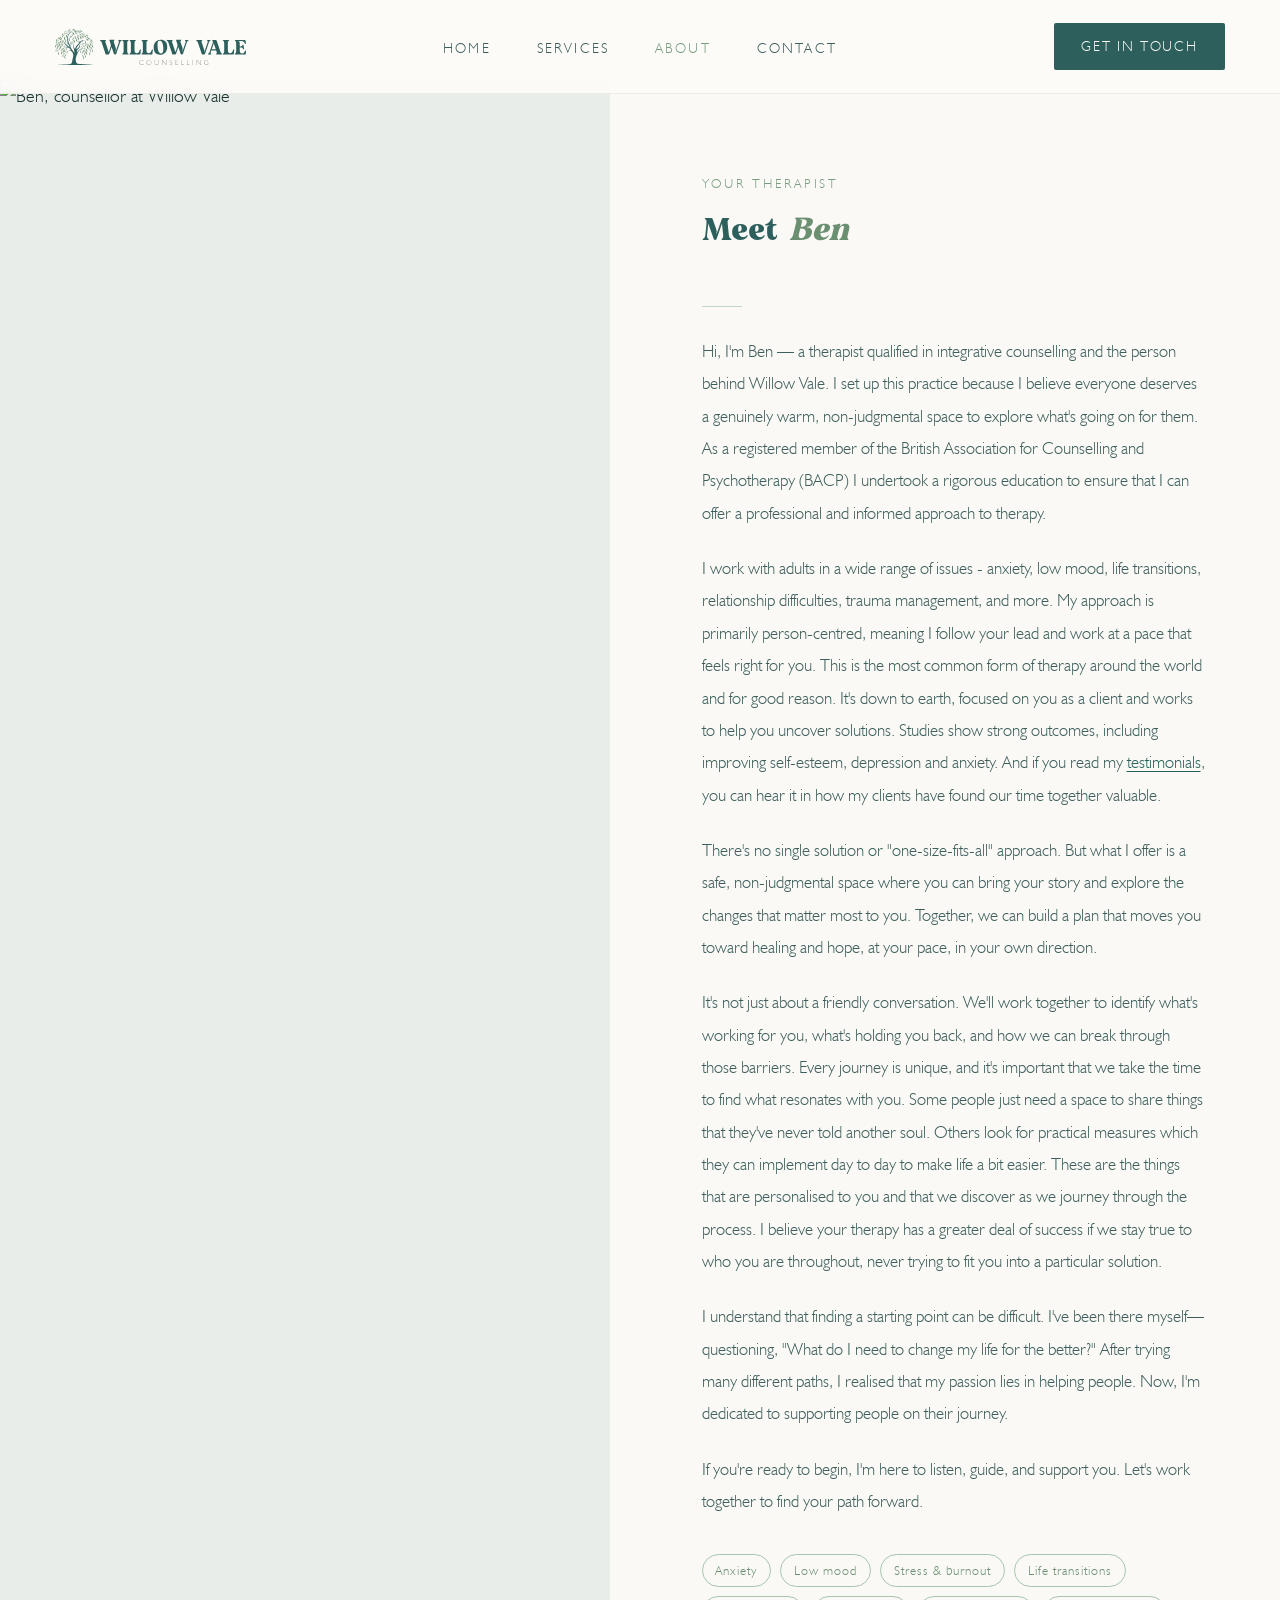
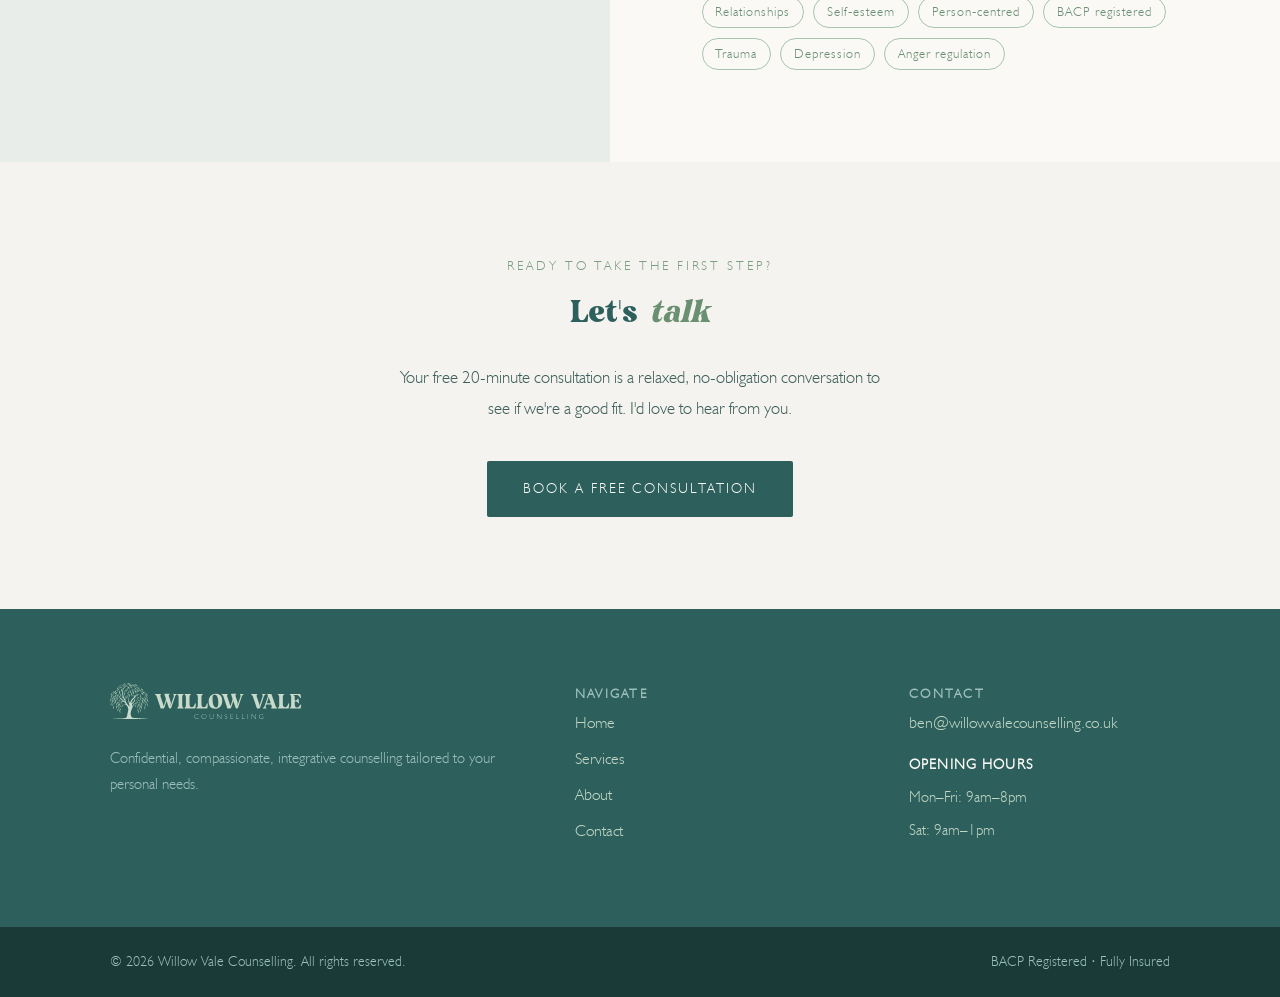
==== commit ec3d5de0: "Add files via upload" ====
--- a/about.html
+++ b/about.html
@@ -186,11 +186,11 @@
       <p class="section-eyebrow">Your Therapist</p>
       <h1 class="section-title">Meet <em>Ben</em></h1>
       <div class="divider"></div>
-      <p style="color: var(--text-mid); font-size: 0.95rem; line-height: 1.85; margin-bottom: 1.25rem;">Hi, I'm Ben — a qualified, BACP-registered counsellor and the person behind Willow Vale. I set up this practice because I believe everyone deserves a genuinely warm, non-judgmental space to explore what's going on for them.</p>
-      <p style="color: var(--text-mid); font-size: 0.95rem; line-height: 1.85; margin-bottom: 1.25rem;">I work with adults in a wide range of issues - anxiety, low mood, life transitions, relationship difficulties, trauma management, and more. My approach is primarily person-centred, meaning I follow your lead and work at a pace that feels right for you.</p>
+      <p style="color: var(--text-mid); font-size: 0.95rem; line-height: 1.85; margin-bottom: 1.25rem;">Hi, I'm Ben — a therapist qualified in integrative counselling and the person behind Willow Vale. I set up this practice because I believe everyone deserves a genuinely warm, non-judgmental space to explore what's going on for them. As a registered member of the British Association for Counselling and Psychotherapy (BACP) I undertook a rigorous education to ensure that I can offer a professional and informed approach to therapy.</p>
+      <p style="color: var(--text-mid); font-size: 0.95rem; line-height: 1.85; margin-bottom: 1.25rem;">I work with adults in a wide range of issues - anxiety, low mood, life transitions, relationship difficulties, trauma management, and more. My approach is primarily person-centred, meaning I follow your lead and work at a pace that feels right for you. This is the most common form of therapy around the world and for good reason. It's down to earth, focused on you as a client and works to help you uncover solutions. Studies show strong outcomes, including improving self-esteem, depression and anxiety. And if you read my <a href="index.html#testimonials" style="color: var(--teal); text-decoration: underline; text-decoration-thickness: 1px; text-underline-offset: 3px;">testimonials</a>, you can hear it in how my clients have found our time together valuable.</p>
       <p style="color: var(--text-mid); font-size: 0.95rem; line-height: 1.85; margin-bottom: 1.25rem;">There's no single solution or "one-size-fits-all" approach. But what I offer is a safe, non-judgmental space where you can bring your story and explore the changes that matter most to you. Together, we can build a plan that moves you toward healing and hope, at your pace, in your own direction.</p>
-      <p style="color: var(--text-mid); font-size: 0.95rem; line-height: 1.85; margin-bottom: 1.25rem;">It's not just about a friendly conversation. We'll work together to identify what's working for you, what's holding you back, and how we can break through those barriers. Every journey is unique, and it's important that we take the time to find what resonates with you.</p>
-      <p style="color: var(--text-mid); font-size: 0.95rem; line-height: 1.85; margin-bottom: 1.25rem;">I understand that finding a starting point can be difficult. I've been there myself—questioning, "What do I need to change my life for the better?" After trying many different paths, I realised that my passion lies in helping people. Now, I'm dedicated to supporting you on your journey.</p>
+      <p style="color: var(--text-mid); font-size: 0.95rem; line-height: 1.85; margin-bottom: 1.25rem;">It's not just about a friendly conversation. We'll work together to identify what's working for you, what's holding you back, and how we can break through those barriers. Every journey is unique, and it's important that we take the time to find what resonates with you. Some people just need a space to share things that they've never told another soul. Others look for practical measures which they can implement day to day to make life a bit easier. These are the things that are personalised to you and that we discover as we journey through the process. I believe your therapy has a greater deal of success if we stay true to who you are throughout, never trying to fit you into a particular solution.</p>
+      <p style="color: var(--text-mid); font-size: 0.95rem; line-height: 1.85; margin-bottom: 1.25rem;">I understand that finding a starting point can be difficult. I've been there myself—questioning, "What do I need to change my life for the better?" After trying many different paths, I realised that my passion lies in helping people. Now, I'm dedicated to supporting people on their journey.</p>
       <p style="color: var(--text-mid); font-size: 0.95rem; line-height: 1.85; margin-bottom: 2rem;">If you're ready to begin, I'm here to listen, guide, and support you. Let's work together to find your path forward.</p>
       <div class="ben-specialisms">
         <span class="tag">Anxiety</span>
